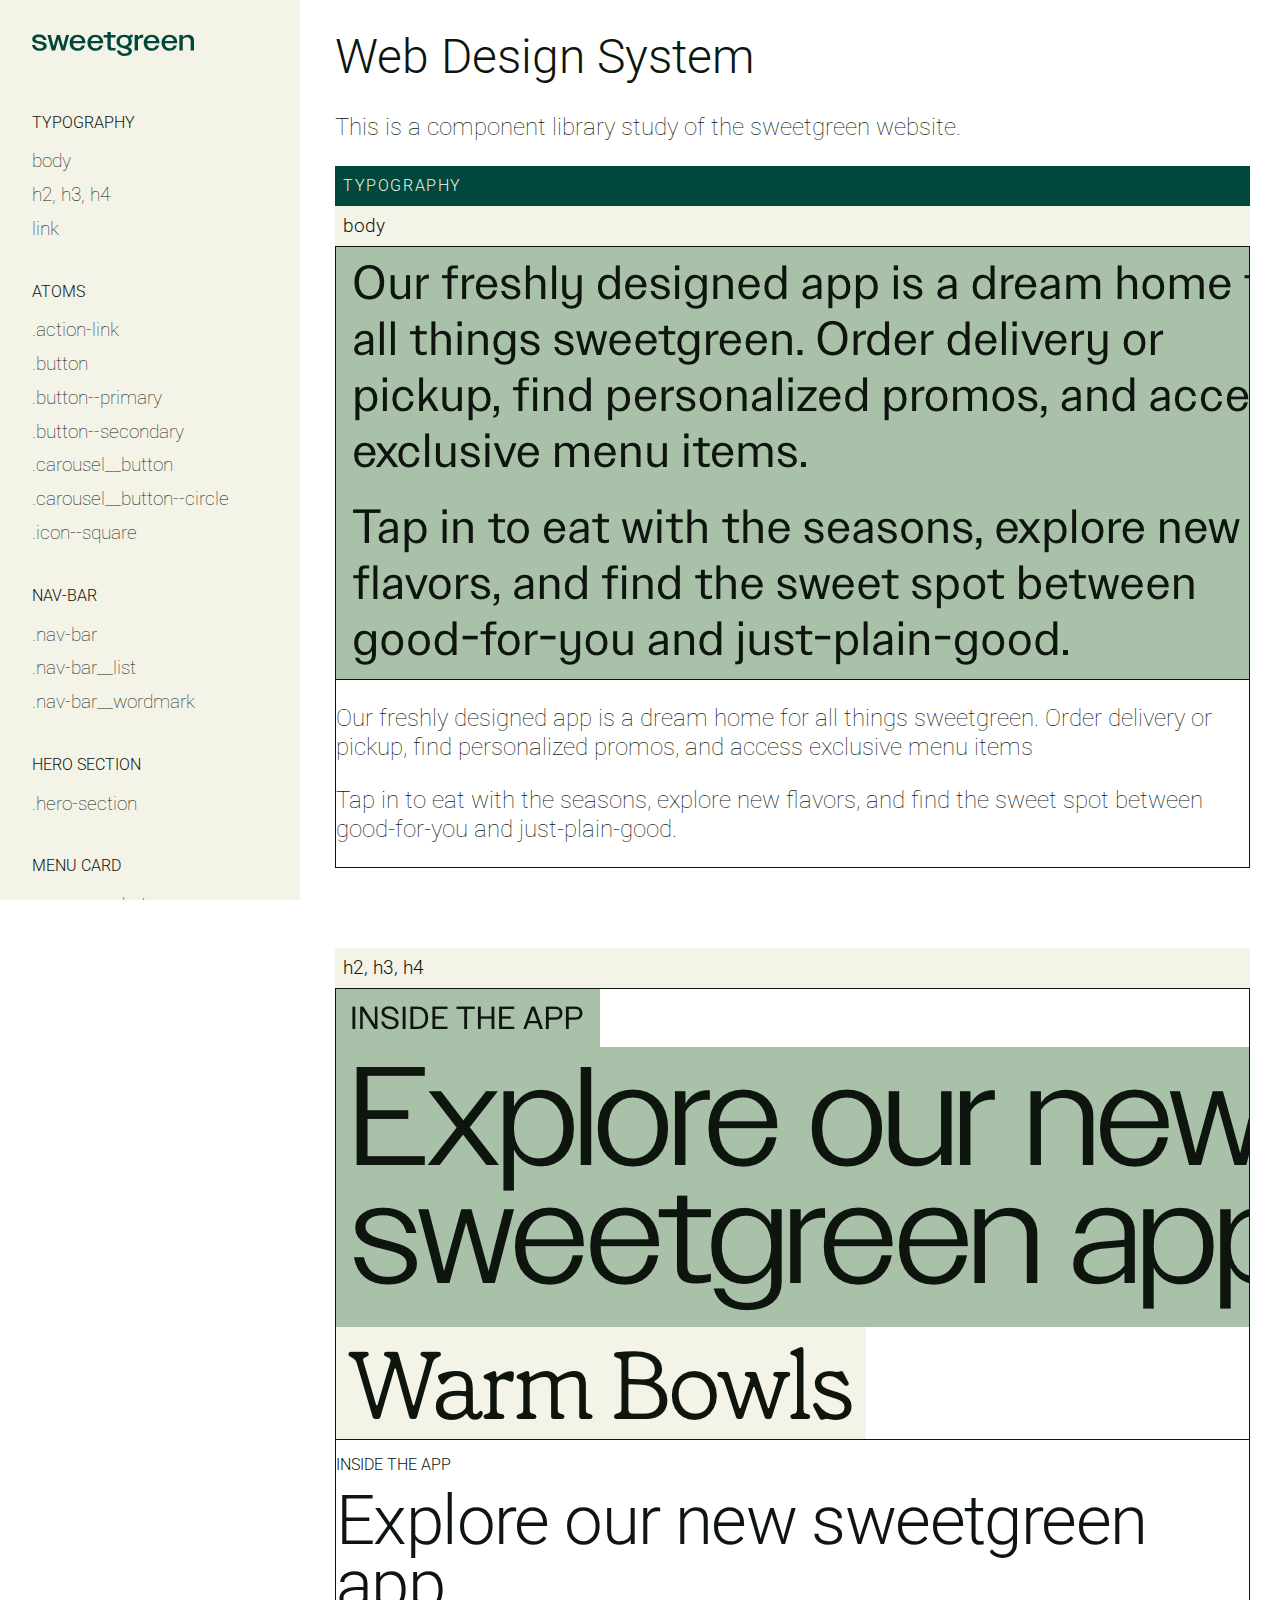
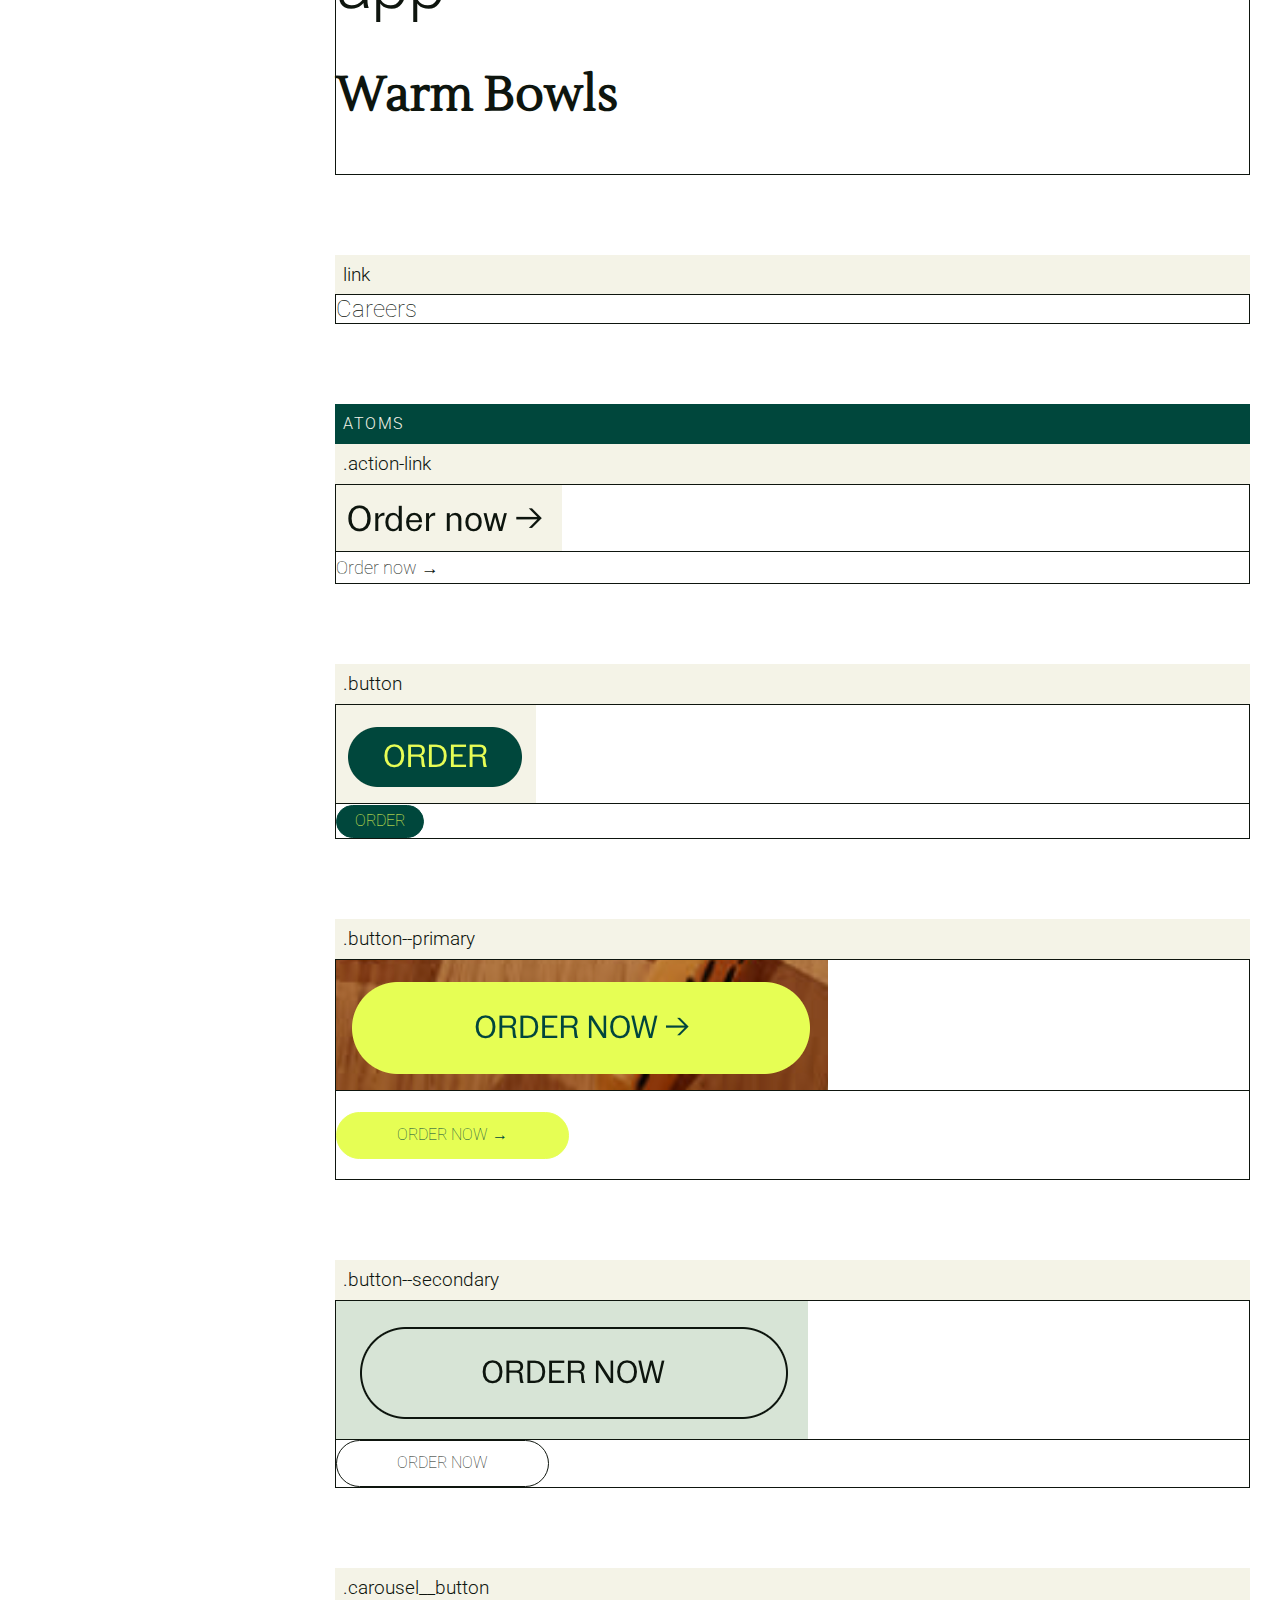
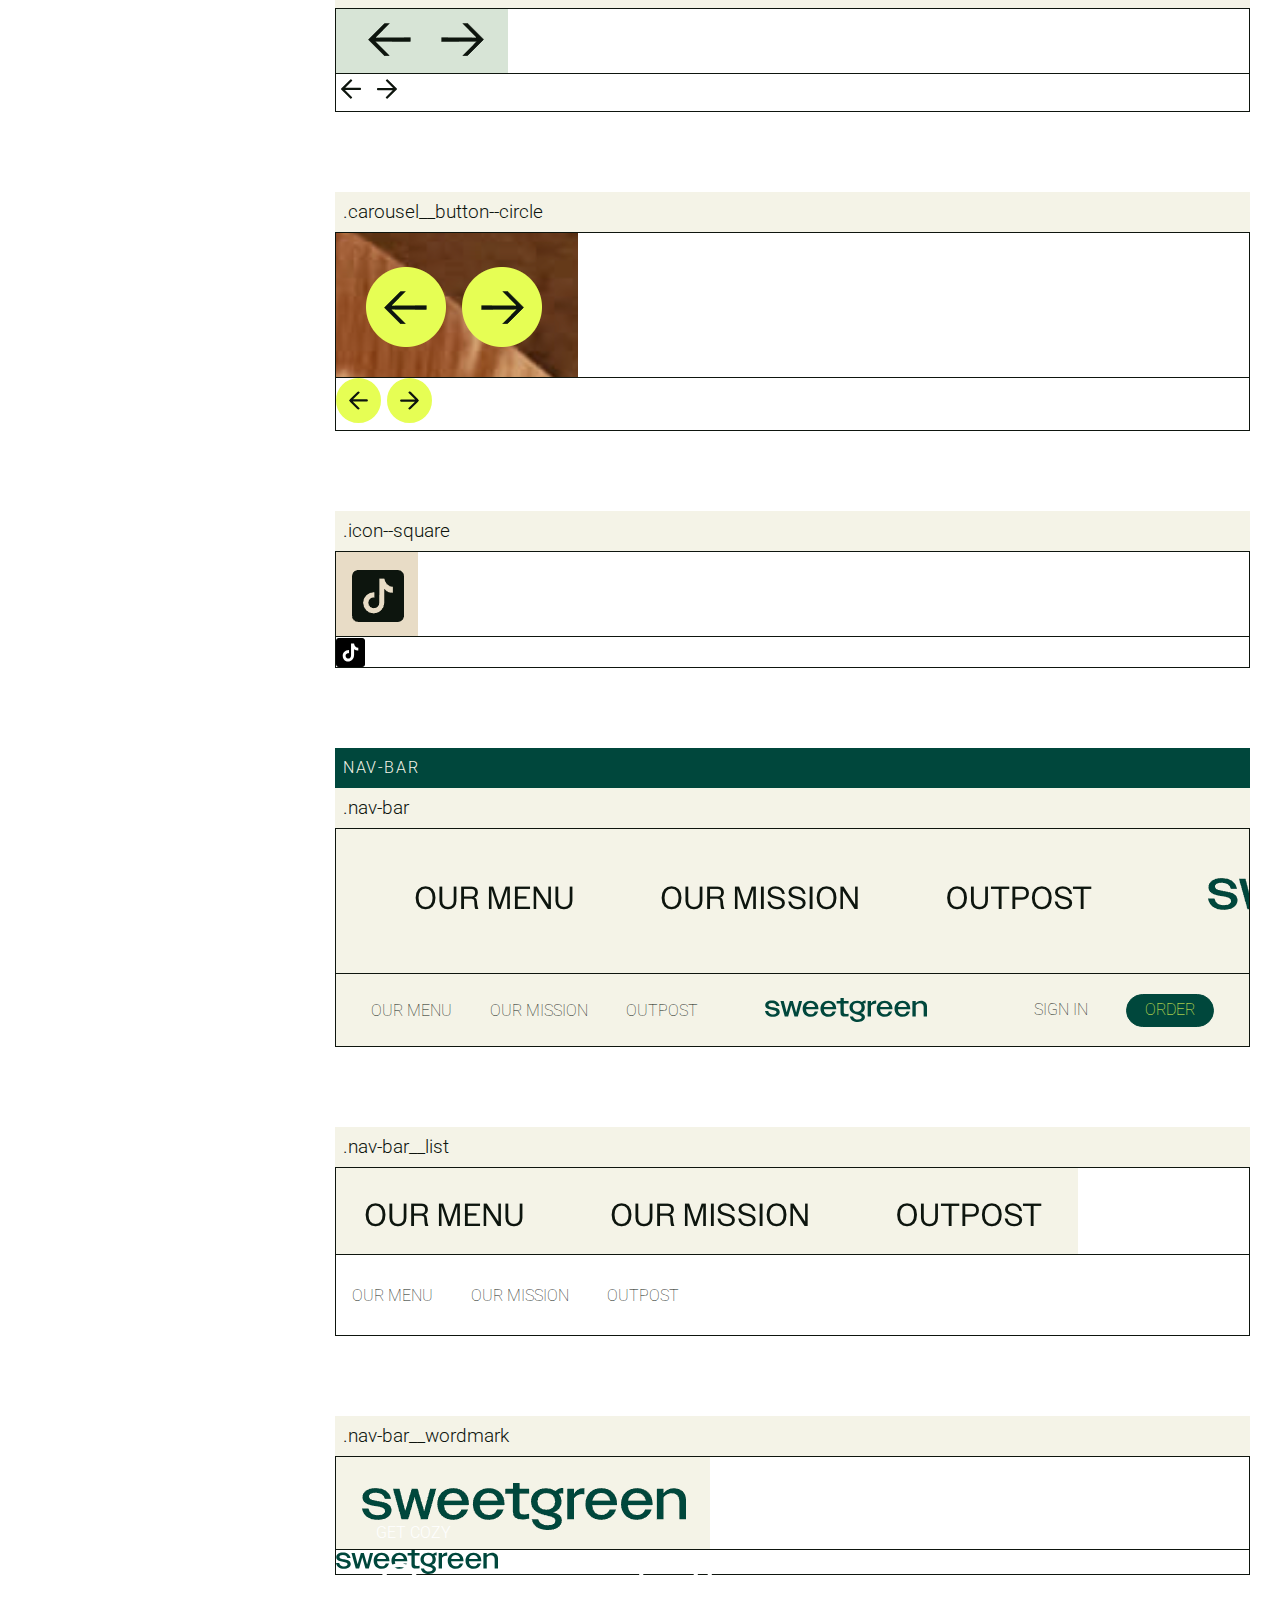
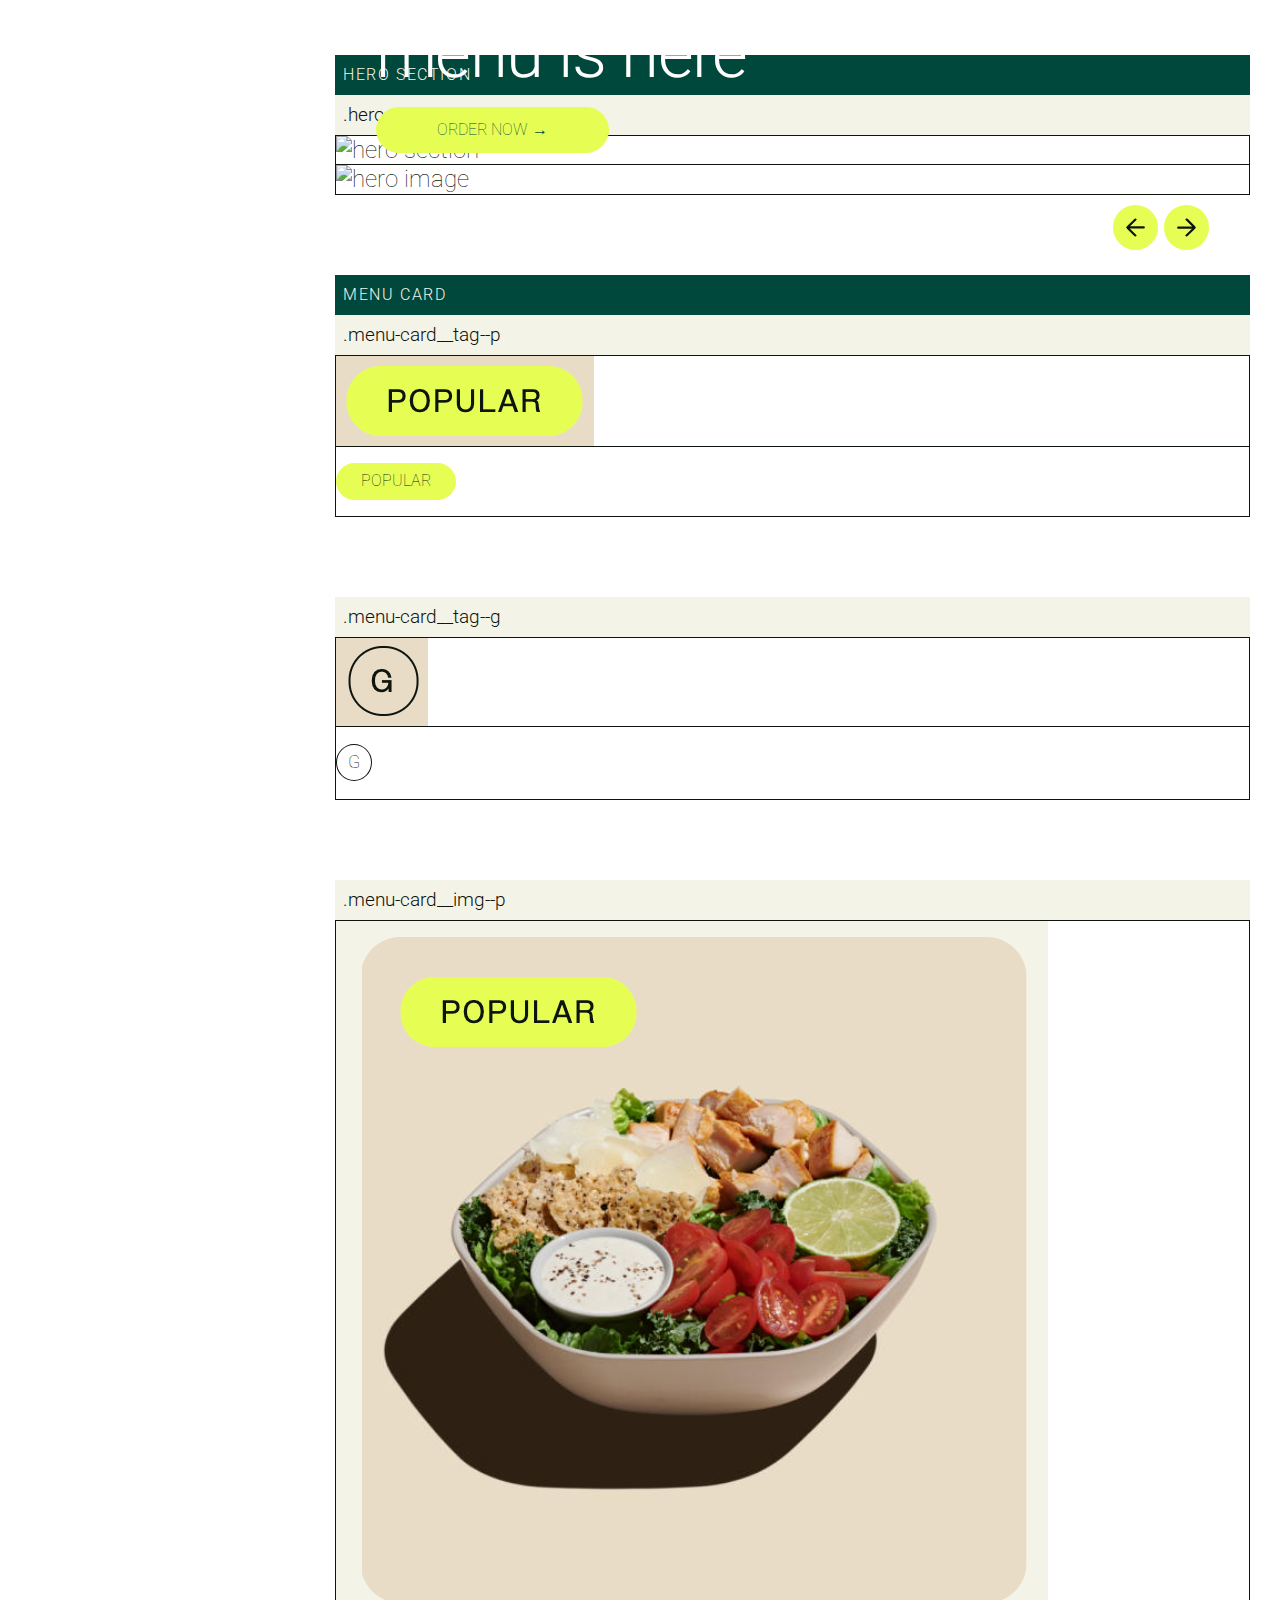
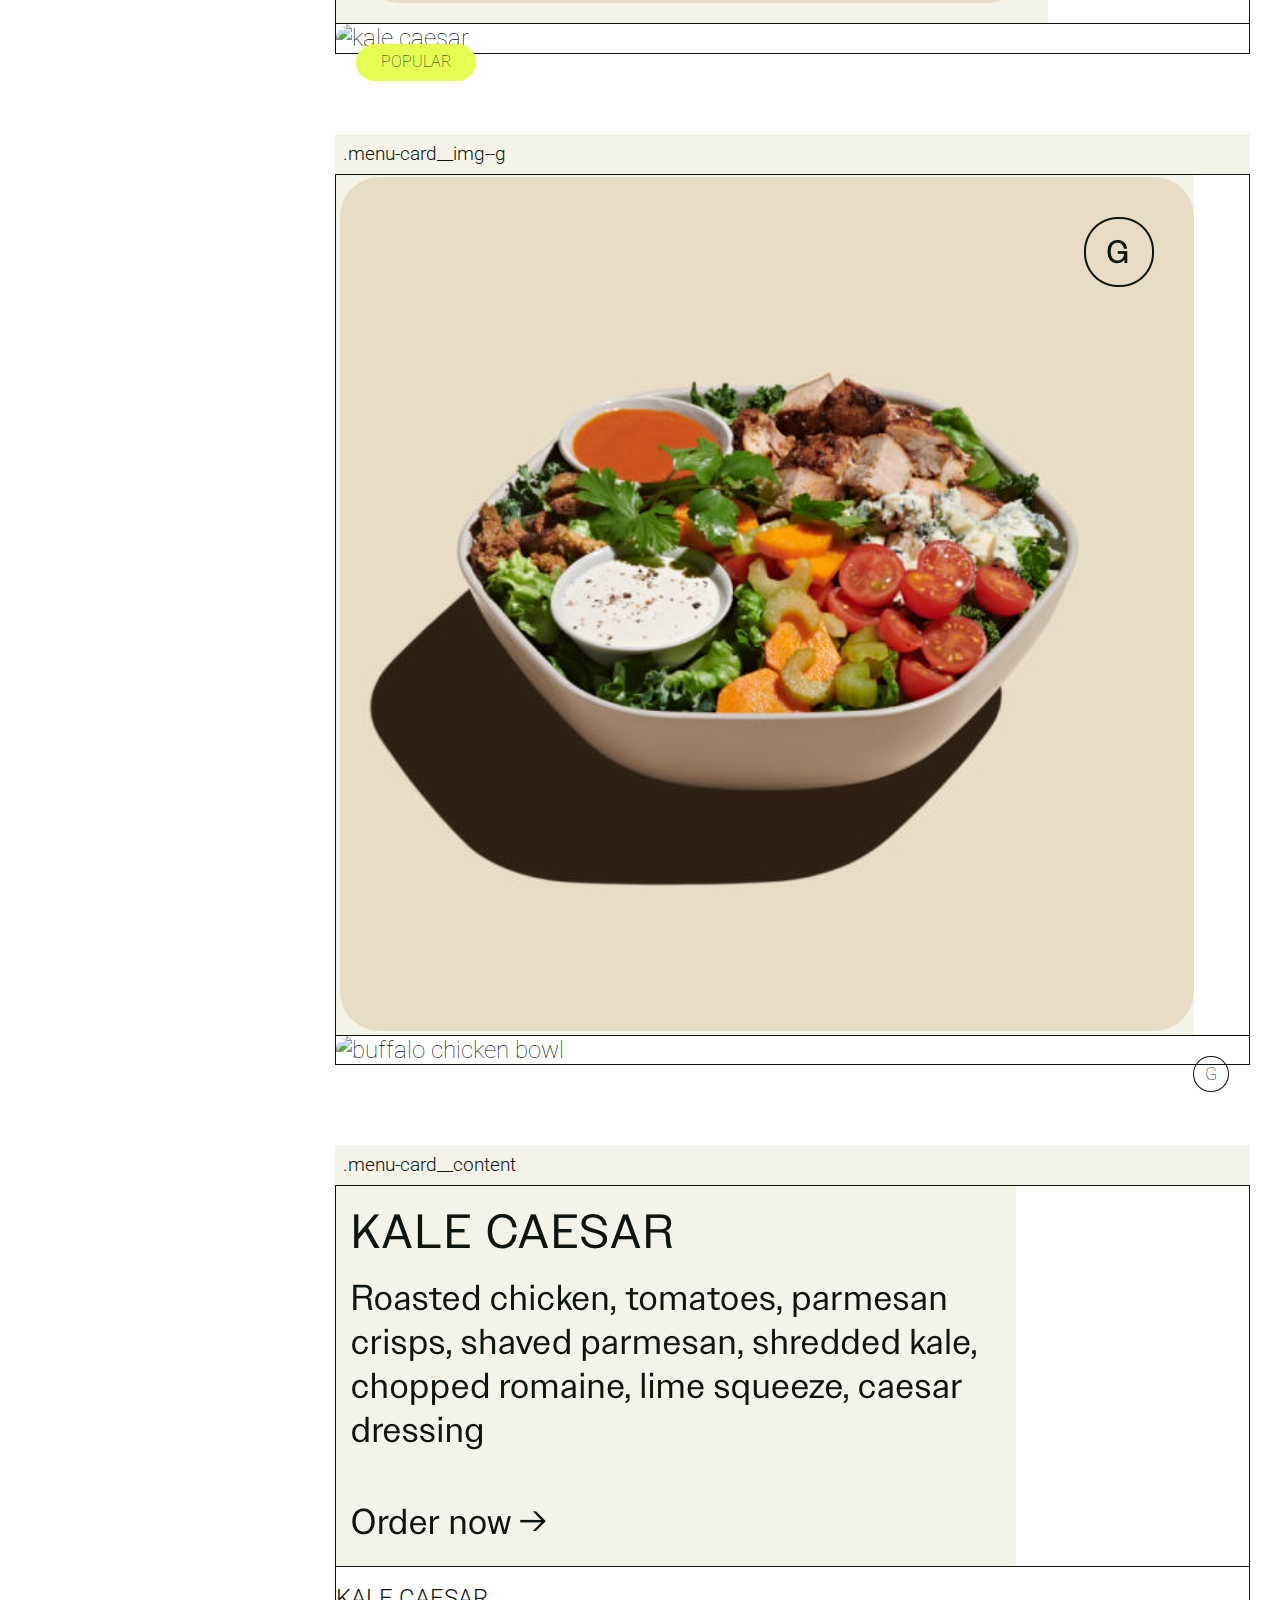
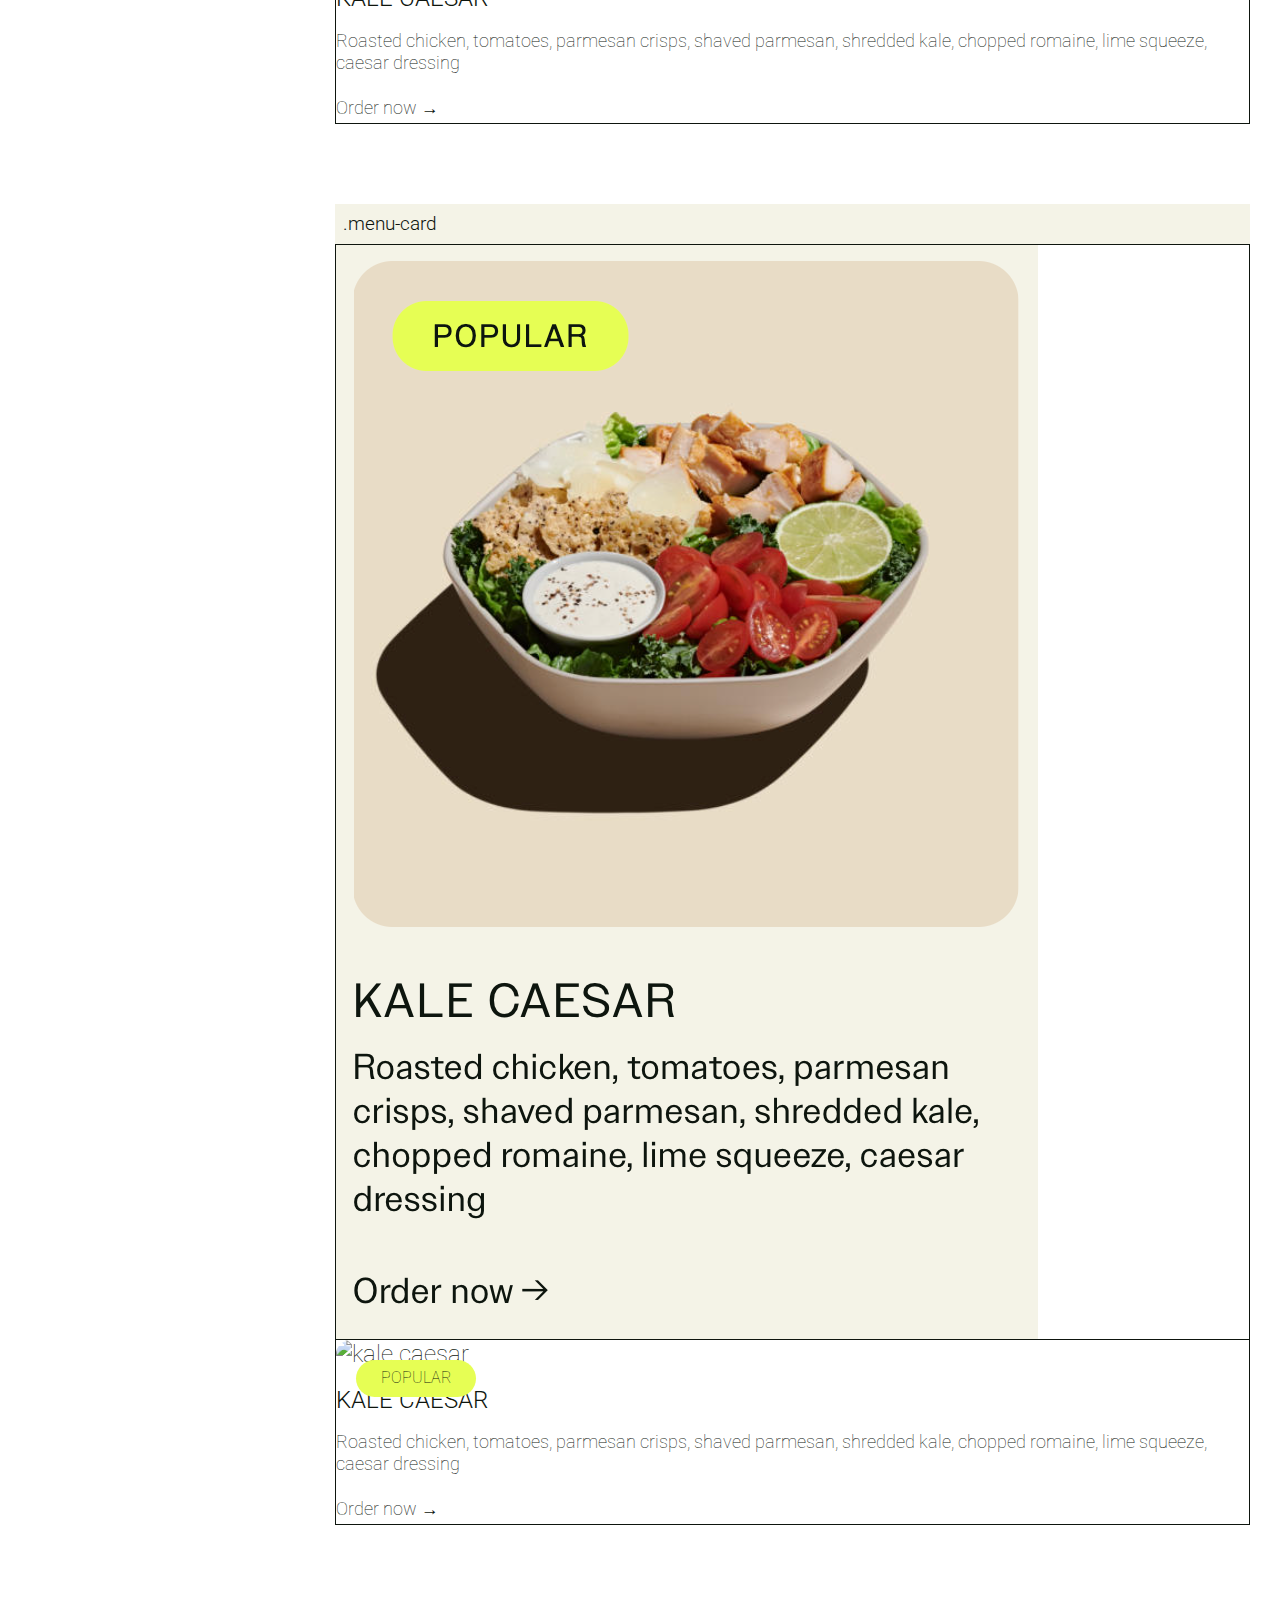
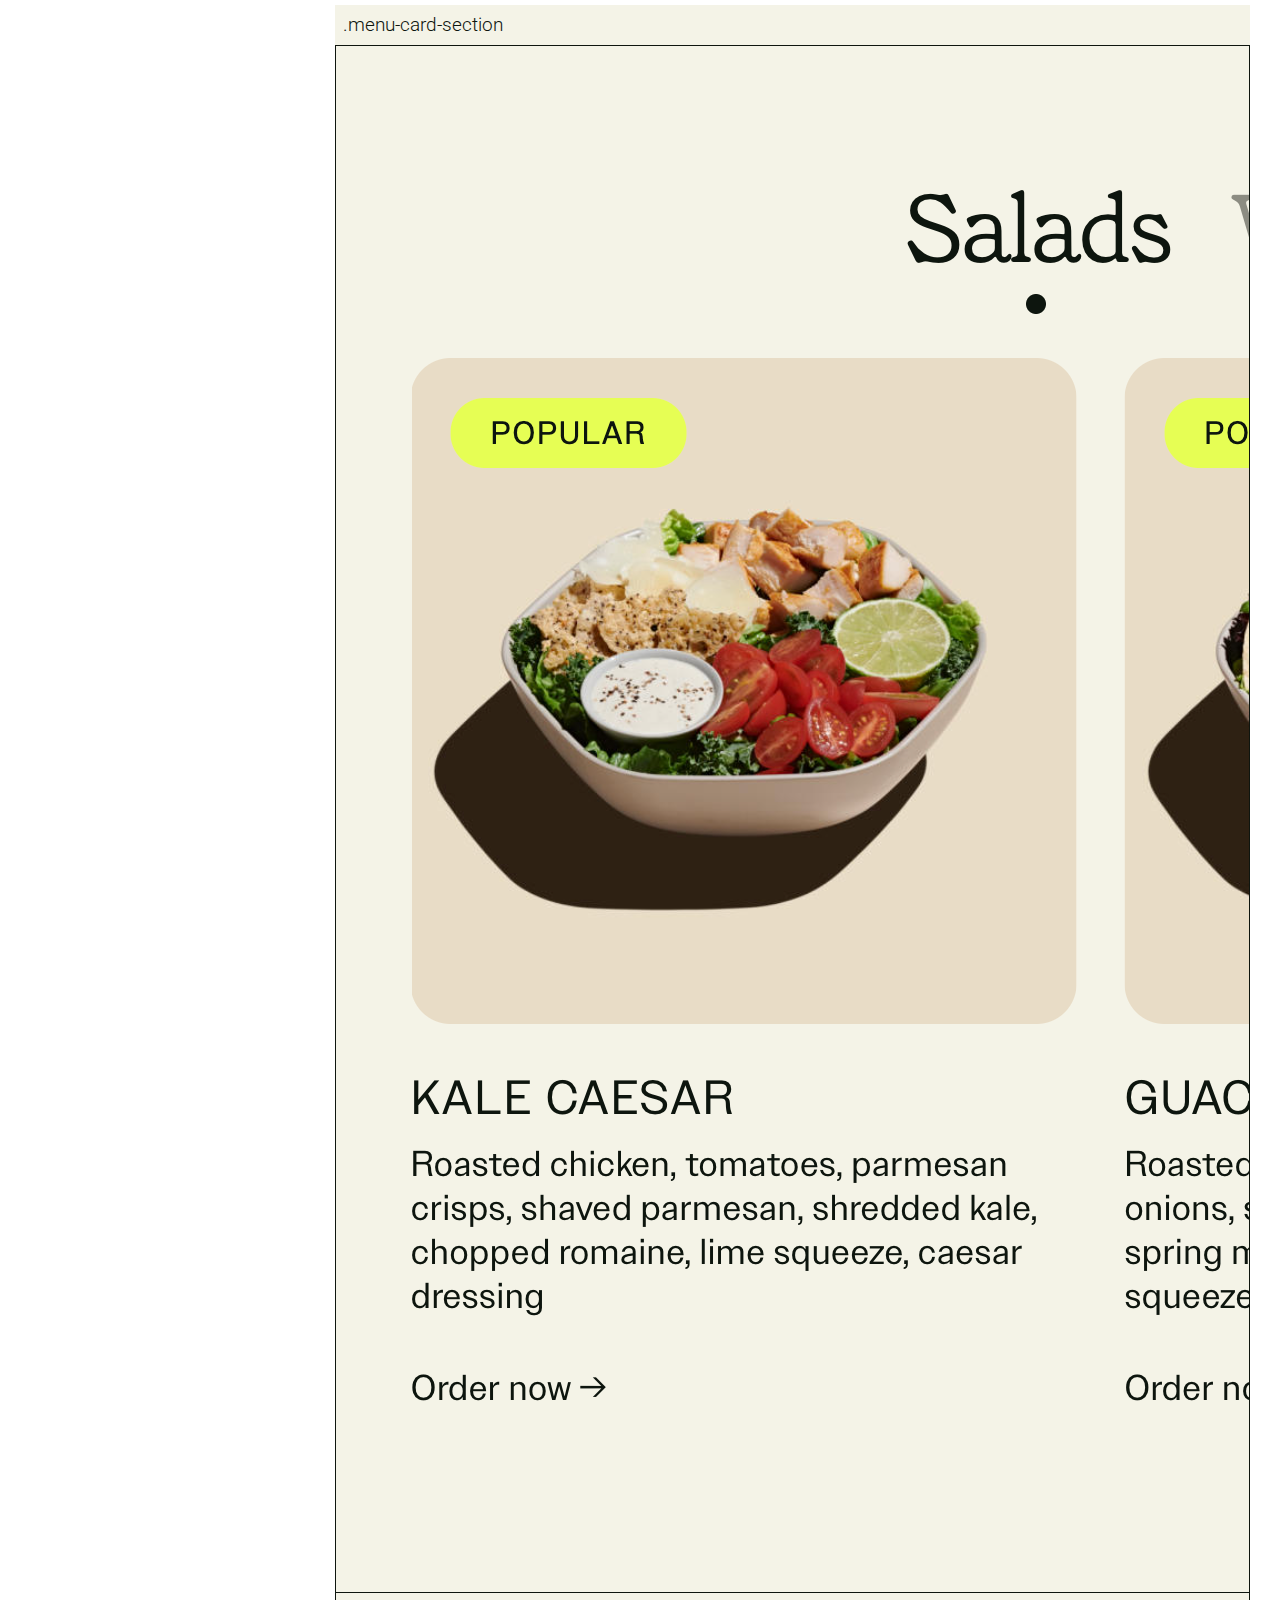
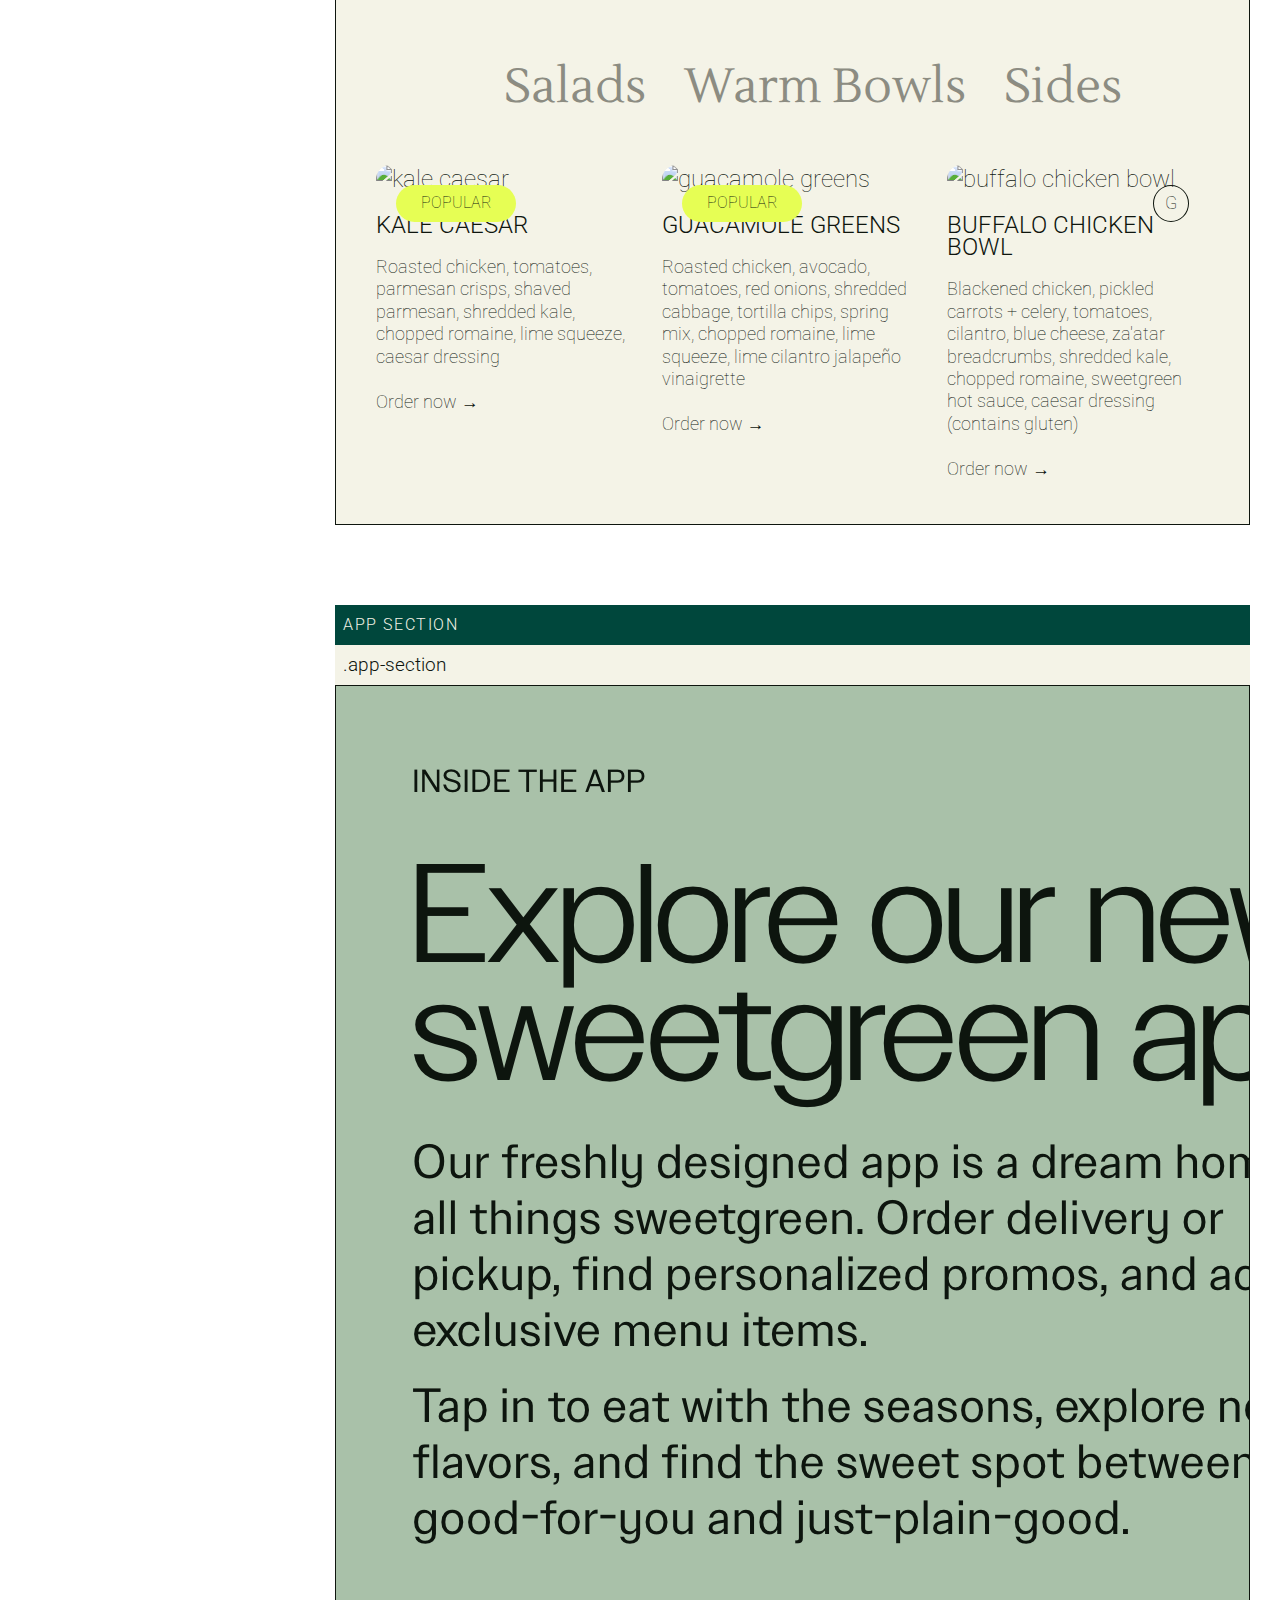
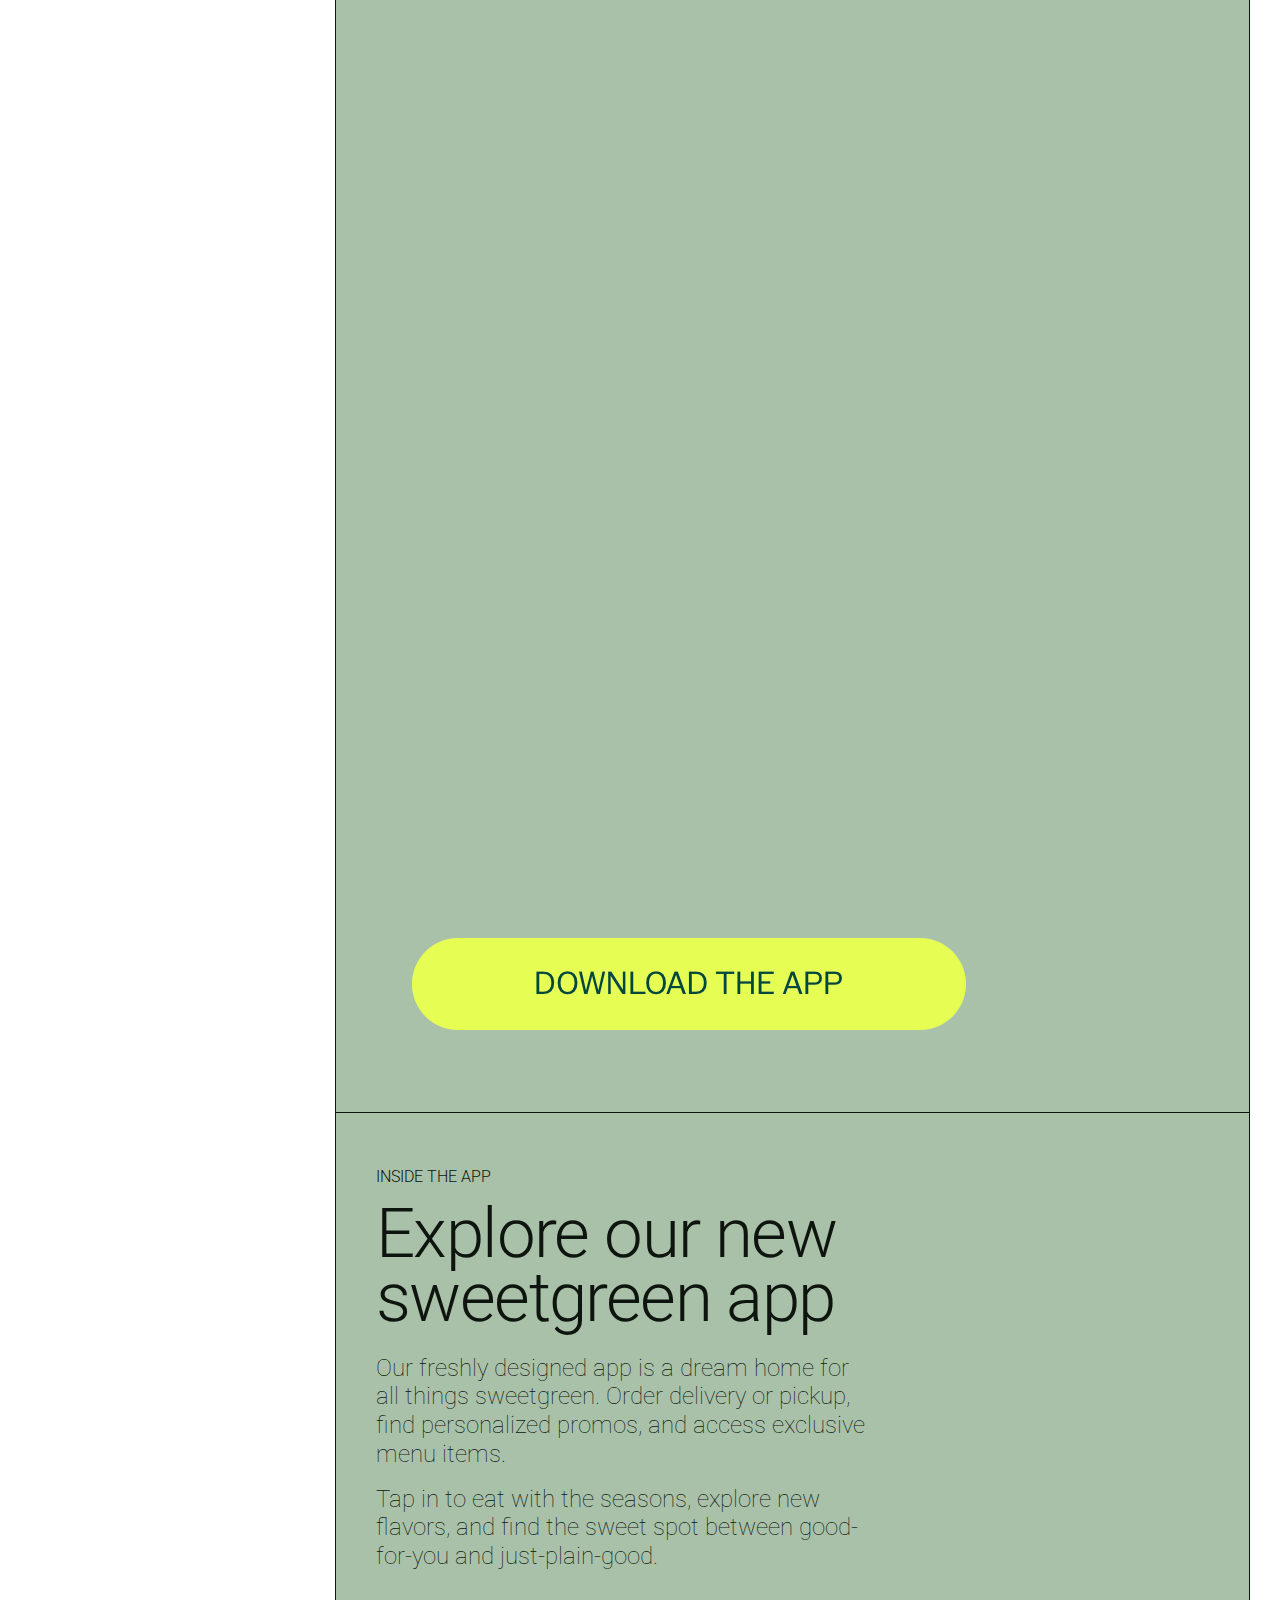
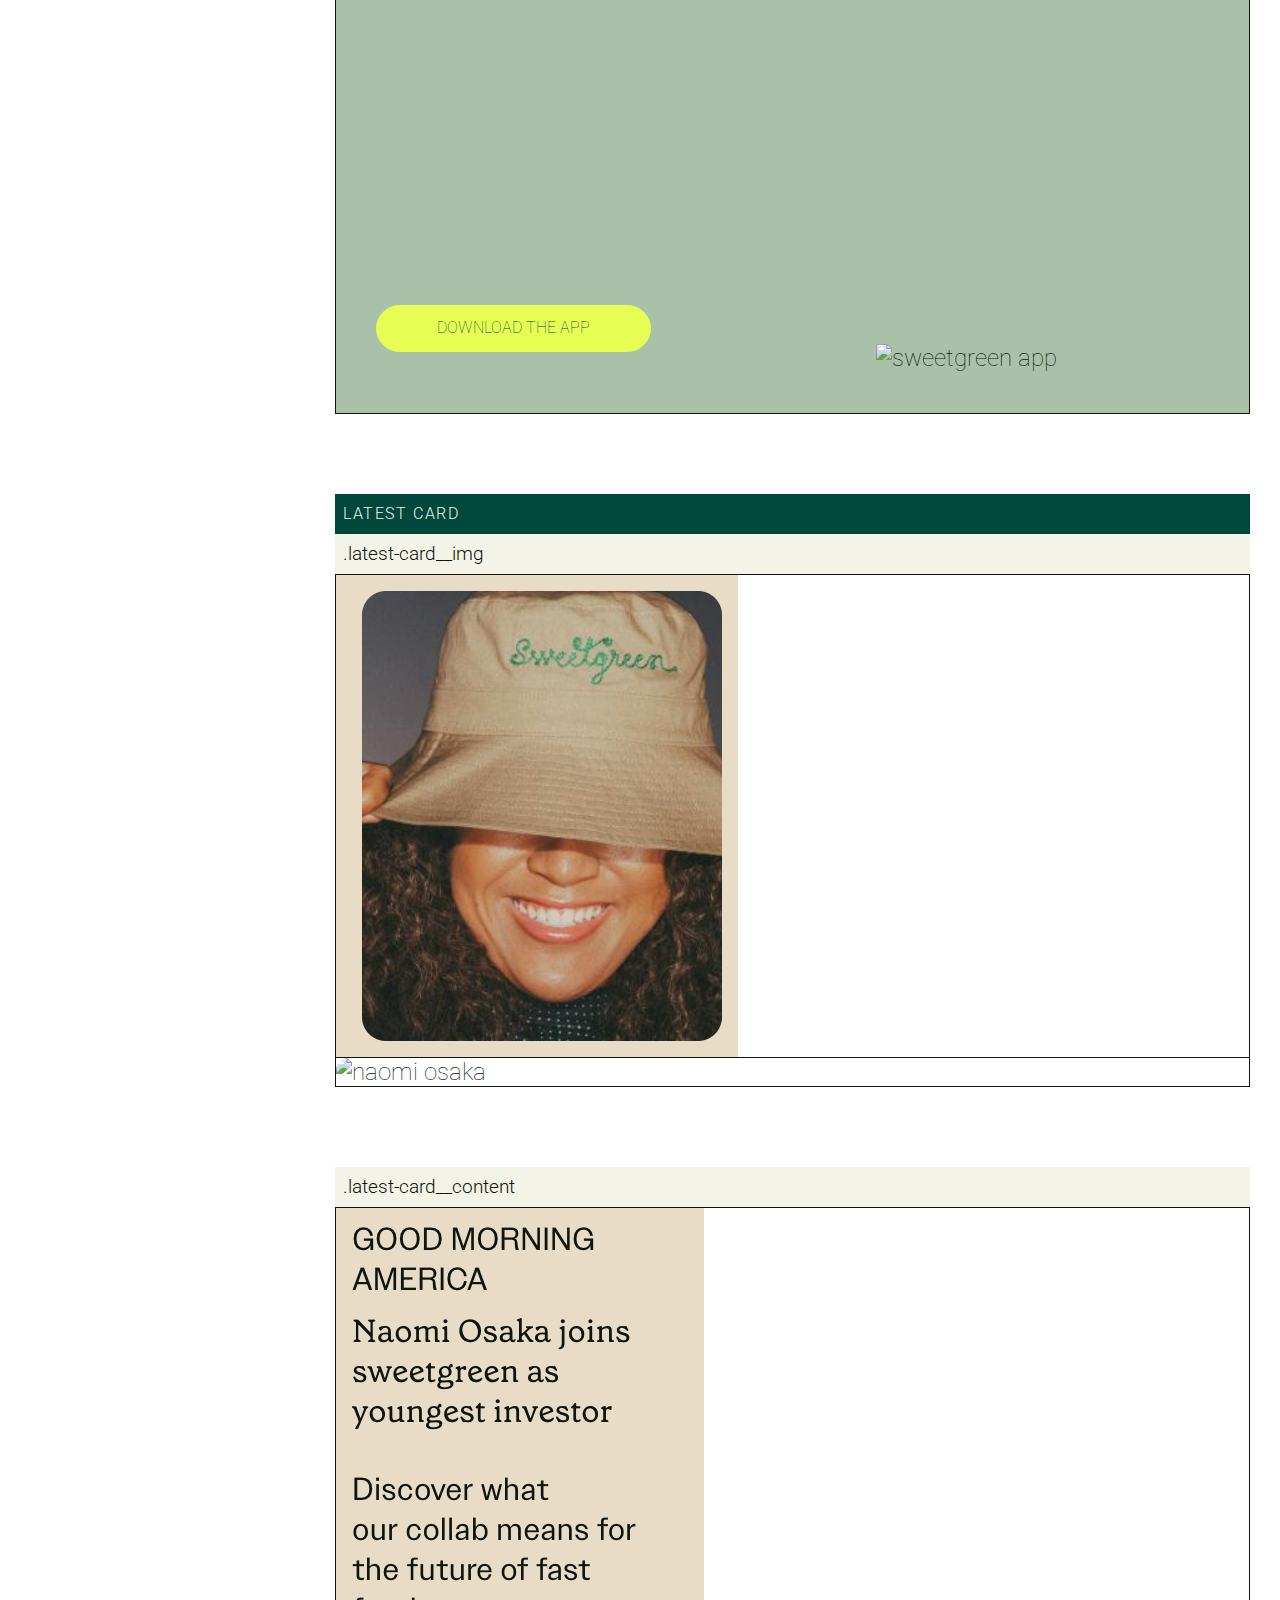
==== components/index.html @ aa5e4aa7 "Updated sweetgreen wordmark logo naming" ====
<!DOCTYPE html>
<html lang="en">
  <head>
    <meta charset="UTF-8">
    <meta http-equiv="X-UA-Compatible" content="IE=edge">
    <meta name="viewport" content="width=device-width, initial-scale=1.0">
    <title>Web Components | sweetgreen</title>
    <link href="https://fonts.googleapis.com/css2?family=Lustria&family=Roboto&display=swap" rel="stylesheet">
    <link rel="stylesheet" href="../css/main.css">
    <link rel="stylesheet" href="../css/normalize.css">
  </head>
  <body>
  <!-- side navigation --> 
    <header class="sidebar">
      <div class="sidebar__heading">
        <img src="img/sweetgreen_logo.svg" alt="sweetgreen logo">
      </div>
      <section class="side-bar__section">
        <a href="#typography"><h2>Typography</h2></a>
        <nav class="sidebar__nav">
          <ul>
            <li><a href="#body">body</a></li>
            <li><a href="#headings">h2, h3, h4</a></li>
            <li><a href="#links">link</a></li>
          </ul>
        </nav>
      </section>
      <section class="side-bar__section">
        <a href="#atoms"><h2>Atoms</h2></a>
        <nav class="sidebar__nav">
          <ul>
            <li><a href="#action-link">.action-link</a></li>
            <li><a href="#button">.button</a></li>
            <li><a href="#button-primary">.button--primary</a></li>
            <li><a href="#button-secondary">.button--secondary</a></li>
            <li><a href="#carousel-button">.carousel__button</a></li>
            <li><a href="#carousel-button-circle">.carousel__button--circle</a></li>
            <li><a href="#icon-square">.icon--square</a></li>
          </ul>
        </nav>
      </section>
      <section class="side-bar__section">
        <a href="#nav-bar"><h2>Nav-Bar</h2></a>
        <nav class="sidebar__nav">
          <ul>
            <li><a href="#nav-bar">.nav-bar</a></li>
            <li><a href="#nav-bar-list">.nav-bar__list</a></li>
            <li><a href="#nav-bar-wordmark">.nav-bar__wordmark</a></li>
          </ul>
        </nav>
      </section>
      <section class="side-bar__section">
        <a href="#hero-section"><h2>hero section</h2></a>
        <nav class="sidebar__nav">
          <ul>
            <li><a href="#hero-section">.hero-section</a></li>
          </ul>
        </nav>
      </section>
      <section class="side-bar__section">
        <a href="#menu-card"><h2>Menu Card</h2></a>
        <nav class="sidebar__nav">
          <ul>
            <li><a href="#menu-card-tag-left">.menu-card__tag--p</a></li>
            <li><a href="#menu-card-tag-right">.menu-card__tag--g</a></li>
            <li><a href="#menu-card-img-p">.menu-card__img--p</a></li>
            <li><a href="#menu-card-img-g">.menu-card__img--g</a></li>
            <li><a href="#menu-card-content">.menu-card__content</a></li>
            <li><a href="#menu-card-complete">.menu-card</a></li>
            <li><a href="#menu-card-section">.menu-card-section</a></li>
          </ul>
        </nav>
      </section>
      <section class="side-bar__section">
        <a href="#app-section"><h2>app section</h2></a>
        <nav class="sidebar__nav">
          <ul>
            <li><a href="#app-section">.app-section</a></li>
          </ul>
        </nav>
      </section>
      <section class="side-bar__section">
        <a href="#latest-card"><h2>Latest Card</h2></a>
        <nav class="sidebar__nav">
          <ul>
            <li><a href="#latest-card-img">.latest-card__img</a></li>
            <li><a href="#latest-card-content">.latest-card__content</a></li>
            <li><a href="#latest-card-complete">.latest-card</a></li>
            <li><a href="#latest-card-section">.latest-card-section</a></li>
          </ul>
        </nav>
      </section>
      <section class="side-bar__section">
        <a href="#exclusives"><h2>exclusives section</h2></a>
        <nav class="sidebar__nav">
          <ul>
            <li><a href="#exclusives">.exclusives-section</a></li>
          </ul>
        </nav>
      </section>
      <section class="side-bar__section">
        <a href="#lab"><h2>lab section</h2></a>
        <nav class="sidebar__nav">
          <ul>
            <li><a href="#lab">.lab-section</a></li>
          </ul>
        </nav>
      </section>
      <section class="side-bar__section">
        <a href="#newsletter"><h2>Newsletter and Download</h2></a>
        <nav class="sidebar__nav">
          <ul>
            <li><a href="#newsletter-form">.newsletter__form</a></li>
            <li><a href="#newsletter-container">.newsletter__container</a></li>
            <li><a href="#download-container">.download__container</a></li>
            <li><a href="#newsletter-download-section">.newsletter-download-section</a></li>
          </ul>
        </nav>
      </section>
      <section class="side-bar__section">
        <a href="#footer"><h2>Footer</h2></a>
        <nav class="sidebar__nav">
          <ul>
            <li><a href="#footer-marquee">.footer__marquee</a></li>
            <li><a href="#footer-nav-list">.footer__nav-list</a></li>
            <li><a href="#footer-nav">.footer__nav</a></li>
            <li><a href="#footer-container">.footer</a></li>
          </ul>
        </nav>
      </section>
      
    </header>
  <!-- main content --> 
    <main class="container component__main">
      <h1>Web Design System</h1>
      <p>
        This is a component library study of the <a href="https://sweetgreen.com" target="_blank">sweetgreen</a> website.
      </p>
  <!-- typography --> 
      <section id="typography" class="page-section">
        <h2 class="component__heading">Typography</h2>

        <article class="component">
          <h3 id="body" class="component__name">body</h3>
          <div class="component__img">
            <img srcset="img/app__desc.png 2x" src="img/app__desc.png" alt="body copy">
          </div>
          <div class="component__code">
            <p>
              Our freshly designed app is a dream home for all things sweetgreen. Order delivery or pickup, find personalized promos, and access exclusive menu items
            </p>
            <p>
              Tap in to eat with the seasons, explore new flavors, and find the sweet spot between good-for-you and just-plain-good.
            </p>
          </div>
        </article>

        <article class="component">
          <h3 id="headings" class="component__name">h2, h3, h4</h3>
          <div class="component__img">
            <img srcset="img/app__pre-heading.png 2x" src="img/app__pre-heading.png" alt="h2">
            <img srcset="img/app__heading.png 2x" src="img/app__heading.png" alt="h3">
            <img srcset="img/menu__heading--active.png 2x" src="img/menu__heading--active.png" alt="h4">
          </div>
          <div class="component__code">
            <h2>Inside The App</h2>
            <h3>Explore our new sweetgreen app</h3>
            <h4>Warm Bowls</h4>
          </div>
        </article>

        <article class="component">
          <h3 id="links" class="component__name">link</h3>
          <div class="component__code">
            <a href="#!">Careers</a>
          </div>
        </article>
      </section>
  <!-- atoms --> 
      <section id="atoms" class="page-section">
        <h2 class="component__heading">atoms</h2>

        <article class="component">
          <h3 id="action-link" class="component__name">.action-link</h3>
          <div class="component__img">
            <img srcset="img/menu-card__link.png 2x" src="img/menu-card__link.png" alt="menu card link">
          </div>
          <div class="component__code">
            <a class="action-link" href="#!"> Order now <span class="transform-arrow">&#8594;</span></a>
          </div>
        </article>
        
        <article class="component">
          <h3 id="button" class="component__name">.button</h3>
          <div class="component__img">
            <img srcset="img/nav-bar__button.png 2x" src="img/nav-bar__button.png" alt="nav button">  
          </div>
          <div class="component__code">
            <a href="#!" class="button button">Order</a>
          </div>
        </article> 

        <article class="component">
          <h3 id="button-primary" class="component__name">.button--primary</h3>
          <div class="component__img">
            <img srcset="img/hero__button.png 2x" src="img/hero__button.png" alt="hero button"> 
          </div>
          <div class="component__code">
            <a href="#!" class="button button--primary">Order Now <span class="transform-arrow">&#8594;</span></a>
          </div>
        </article>

        <article class="component">
          <h3 id="button-secondary" class="component__name">.button--secondary</h3>
          <div class="component__img">
            <img srcset="img/exclusives__button.png 2x" src="img/exclusives__button.png" alt="secondary button">
          </div>
          <div class="component__code">
            <a href="#!" class="button button--secondary">Order Now</a>
          </div>
        </article>   
        
        <article class="component">
          <h3 id="carousel-button" class="component__name">.carousel__button</h3>
          <div class="component__img">
            <img srcset="img/exclusives__button-carousel.png 2x" src="img/exclusives__button-carousel.png" alt="carousel buttons">
          </div>
          <div class="component__code">
            <a href="#!"><img srcset="img/left-arrow.svg" class="button carousel__button" src="img/left-arrow.svg" alt="left arrow"></a>
            <a href="#!"><img srcset="img/right-arrow.svg" class="button carousel__button" src="img/right-arrow.svg" alt="right arrow"></a>
          </div>
        </article>

        <article class="component">
          <h3 id="carousel-button-circle" class="component__name">.carousel__button--circle</h3>
          <div class="component__img">
            <img srcset="img/hero__button--carousel.png 2x" src="img/hero__button--carousel.png" alt="circle carousel buttons">
          </div>
          <div class="component__code">
            <a href="#!"><img srcset="img/left-arrow.svg" class="button carousel__button--circle" src="img/left-arrow.svg" alt="left arrow"></a>
            <a href="#!"><img srcset="img/right-arrow.svg" class="button carousel__button--circle" src="img/right-arrow.svg" alt="right arrow"></a>
          </div>
        </article>

        <article class="component">
          <h3 id="icon-square" class="component__name">.icon--square</h3>
          <div class="component__img">
            <img srcset="img/lab__link--tiktok.png 2x" src="img/lab__link--tiktok.png" alt="tiktok icon">
          </div>
          <div class="component__code">
            <a href="#!"><img srcset="img/tiktok-square.svg" class="icon--square" src="img/tiktok-square.svg" alt="tiktok icon"></a>
          </div>
        </article>
      </section>
  <!-- nav-bar --> 
      <section id="nav-bar" class="page-section">
        <h2 class="component__heading">nav-bar</h2>

        <article class="component">
          <h3 class="component__name">.nav-bar</h3>
          <div class="component__img">
            <img srcset="img/nav-bar.png 2x" src="img/nav-bar.png" alt="nav bar">  
          </div>
          <div class="component__code">
            <div class="nav-bar__container">
              <nav>
                <ul class="nav-bar__list--left">
                  <li class="nav-bar__item"><a href="#!">Our Menu</a></li>
                  <li class="nav-bar__item"><a href="#!">Our Mission</a></li>
                  <li class="nav-bar__item"><a href="#!">Outpost</a></li>
                </ul>
              </nav>
              <a href="#!"><img class="wordmark" src="img/sweetgreen_logo.svg" alt="sweetgreen wordmark"></a>
              <nav>
                <ul class="nav-bar__list--right">
                  <li class="nav-bar__item"><a href="#!">Sign In</a></li>
                  <li class="nav-bar__item"><a href="#!" class="button button">Order</a></li>
                </ul>
              </nav>
            </div>
          </div>
        </article>

        <article class="component">
          <h3 id="nav-bar-list" class="component__name">.nav-bar__list</h3>
          <div class="component__img">
            <img srcset="img/nav-bar__list--left.png 2x" src="img/nav-bar__list--left.png" alt="nav list">  
          </div>
          <div class="component__code">
            <nav>
              <ul class="nav-bar__list">
                <li class="nav-bar__item"><a href="#!">Our Menu</a></li>
                <li class="nav-bar__item"><a href="#!">Our Mission</a></li>
                <li class="nav-bar__item"><a href="#!">Outpost</a></li>
              </ul>
            </nav>
          </div>
        </article>

        <article class="component">
          <h3 id="nav-bar-wordmark" class="component__name">.nav-bar__wordmark</h3>
          <div class="component__img">
            <img srcset="img/nav-bar__wordmark.png 2x" src="img/nav-bar__wordmark.png" alt="nav logo">  
          </div>
          <div class="component__code">
            <a href="#!"><img class="wordmark" src="img/sweetgreen_logo.svg" alt="sweetgreen wordmark"></a>
          </div>
        </article>
      </section>
  <!-- hero section -->  
      <section id="hero" class="page-section">
        <h2 class="component__heading">hero section</h2>

        <article class="component">
          <h3 id="hero-section" class="component__name">.hero-section</h3>
          <div class="component__img">
            <img srcset="img/hero.png 2x" src="img/hero.png" alt="hero section">  
          </div>
          <div class="component__code">
            <div class="hero__container">
              <div class="hero__img">
                <img src="https://images.ctfassets.net/eum7w7yri3zr/1NJ7fLOE7LOWaTaC3R9ZwO/3f33bfc0a796aff567cd2ab64a207a51/S5-2021-banner-homepage-desktop.jpg?w=1600&q=75&fm=jpg&fl=progressive" alt="hero image">
              </div>
              <div class="hero__content">
                <h2>GET COZY</h2>
                <h3>Our new fall menu is here</h3>
                <a href="#!" class="button button--primary">Order Now <span class="transform-arrow">&#8594;</span></a>
              </div>
              <div class="hero__carousel--buttons">
                <a href="#!"><img srcset="img/left-arrow.svg" class="button carousel__button--circle" src="img/left-arrow.svg" alt="left arrow"></a>
                <a href="#!"><img srcset="img/right-arrow.svg" class="button carousel__button--circle" src="img/right-arrow.svg" alt="right arrow"></a>
              </div>
            </div>
          </div>
        </article>
      </section> 
  <!-- menu -->
      <section id="menu-card" class="page-section">

        <h2 class="component__heading">menu card</h2>

        <article class="component">
          <h3 id="menu-card-tag-left" class="component__name">.menu-card__tag--p</h3>
          <div class="component__img">
            <img srcset="img/menu-card__tag--left.png 2x" src="img/menu-card__tag--left.png" alt="menu card tag left">  
          </div>
          <div class="component__code">
            <div>
             <p class="menu-card__tag--left">Popular</p>
            </div>
          </div>
        </article>

        <article class="component">
          <h3 id="menu-card-tag-right" class="component__name">.menu-card__tag--g</h3>
          <div class="component__img">
            <img srcset="img/menu-card__tag--right.png 2x" src="img/menu-card__tag--right.png" alt="menu card tag right">  
          </div>
          <div class="component__code">
            <div>
             <p class="menu-card__tag--right">G</p>
            </div>
          </div>
        </article>

        <article class="component">
          <h3 id="menu-card-img-p" class="component__name">.menu-card__img--p</h3>
          <div class="component__img">
            <img srcset="img/menu-card__img--p.png 2x" src="img/menu-card__img--p.png" alt="menu card image">  
          </div>
          <div class="component__code">
            <div class="menu-card__container-p">
              <img class="menu-card__img" src="https://images.ctfassets.net/eum7w7yri3zr/5418ra5b4TcMHRxOIobxUx/f2856061ea0d30caf9df0eb42136428c/Product_Carousel-Kale_Caesar.jpg?w=600&q=75" alt="kale caesar">
            </div>
          </div>
        </article>

        <article class="component">
          <h3 id="menu-card-img-g" class="component__name">.menu-card__img--g</h3>
          <div class="component__img">
            <img srcset="img/menu-card__img--g.png 2.5x" src="img/menu-card__img--g.png" alt="menu card image">  
          </div>
          <div class="component__code">
            <div class="menu-card__container-g">
              <img class="menu-card__img" src="https://images.ctfassets.net/eum7w7yri3zr/d5b3PRm5FskiI0zYIM8Nj/6ac1736ca482f50a46cd073b65c4c759/Product_Carousel-Buffalo_Chicken_Bowls.jpg?w=600&q=75" alt="buffalo chicken bowl">
            </div>
          </div>
        </article>

        <article class="component">
          <h3 id="menu-card-content" class="component__name">.menu-card__content</h3>
          <div class="component__img">
            <img srcset="img/menu-card__content.png 2x" src="img/menu-card__content.png" alt="menu card content">  
          </div>
          <div class="component__code">
            <div>
              <h2 class="menu-card__heading">Kale Caesar</h2>
              <p class="menu-card__desc">Roasted chicken, tomatoes, parmesan crisps, shaved parmesan, shredded kale, chopped romaine, lime squeeze, caesar dressing</p>
              <a class="menu-card__link" href="#!">Order now <span class="transform-arrow">&#8594;</span></a>
            </div>
          </div>
        </article>

        <article class="component">
          <h3 id="menu-card-complete" class="component__name">.menu-card</h3>
          <div class="component__img">
            <img srcset="img/menu-card.png 2x" src="img/menu-card.png" alt="menu card">  
          </div>
          <div class="component__code">
            <div class="menu-card__container-p">
              <img class="menu-card__img" src="https://images.ctfassets.net/eum7w7yri3zr/5418ra5b4TcMHRxOIobxUx/f2856061ea0d30caf9df0eb42136428c/Product_Carousel-Kale_Caesar.jpg?w=600&q=75" alt="kale caesar">
              <h2 class="menu-card__heading">Kale Caesar</h2>
              <p class="menu-card__desc">Roasted chicken, tomatoes, parmesan crisps, shaved parmesan, shredded kale, chopped romaine, lime squeeze, caesar dressing</p>
              <a class="menu-card__link" href="#!">Order now <span class="transform-arrow">&#8594;</span></a>
            </div>
          </div>
        </article>

        <article class="component">
          <h3 id="menu-card-section" class="component__name">.menu-card-section</h3>
          <div class="component__img">
            <img srcset="img/menu.png 2x" src="img/menu.png" alt="hero section">  
          </div>
          <div class="component__code">
            <div class="menu__heading">
              <nav>
                <ul>
                  <li><a href="#!">Salads</a></li>
                  <li><a href="#!">Warm Bowls</a></li>
                  <li><a href="#!">Sides</a></li>
                </ul>
              </nav>
            </div>
            <div class="menu__content">
              <div class="menu-card__container-p">
                <img class="menu-card__img" src="https://images.ctfassets.net/eum7w7yri3zr/5418ra5b4TcMHRxOIobxUx/f2856061ea0d30caf9df0eb42136428c/Product_Carousel-Kale_Caesar.jpg?w=600&q=75" alt="kale caesar">
                <h2 class="menu-card__heading">Kale Caesar</h2>
                <p class="menu-card__desc">Roasted chicken, tomatoes, parmesan crisps, shaved parmesan, shredded kale, chopped romaine, lime squeeze, caesar dressing</p>
                <a class="menu-card__link" href="#!">Order now <span class="transform-arrow">&#8594;</span></a>
              </div>
              <div class="menu-card__container-p">
                <img class="menu-card__img" src="https://images.ctfassets.net/eum7w7yri3zr/3Z3fW9JhznhFDphzlHNmRx/85e7f5e3a7e92d63e5fec70e0336b899/Product_Carousel-Guacamole_Greens.jpg?w=600&q=75" alt="guacamole greens">
                <h2 class="menu-card__heading">Guacamole Greens</h2>
                <p class="menu-card__desc">Roasted chicken, avocado, tomatoes, red onions, shredded cabbage, tortilla chips, spring mix, chopped romaine, lime squeeze, lime cilantro jalapeño vinaigrette</p>
                <a class="menu-card__link" href="#!">Order now <span class="transform-arrow">&#8594;</span></a>
              </div>
              <div class="menu-card__container-g">
                <img class="menu-card__img" src="https://images.ctfassets.net/eum7w7yri3zr/d5b3PRm5FskiI0zYIM8Nj/6ac1736ca482f50a46cd073b65c4c759/Product_Carousel-Buffalo_Chicken_Bowls.jpg?w=600&q=75" alt="buffalo chicken bowl">
                <h2 class="menu-card__heading">Buffalo Chicken Bowl</h2>
                <p class="menu-card__desc">Blackened chicken, pickled carrots + celery, tomatoes, cilantro, blue cheese, za'atar breadcrumbs, shredded kale, chopped romaine, sweetgreen hot sauce, caesar dressing (contains gluten)</p>
                <a class="menu-card__link" href="#!">Order now <span class="transform-arrow">&#8594;</span></a>
              </div>
            </div>
          </div>
        </article>

      </section>
  <!-- app -->
      <section id="app-section" class="page-section">
        <h2 class="component__heading">app section</h2>

        <article class="component">
          <h3 class="component__name">.app-section</h3>
          <div class="component__img">
            <img srcset="img/app.png 2x" src="img/app.png" alt="latest card image">  
          </div>
          <div class="component__code">
            <div class="app-section__container">
              <div class="app-section__content">
                <h2>Inside the App</h2>
                <h3>Explore our new sweetgreen app</h3>
                <p class="first-p">
                  Our freshly designed app is a dream home for all things sweetgreen. Order delivery or pickup, find personalized promos, and access exclusive menu items.</p>
                <p class="second-p">
                  Tap in to eat with the seasons, explore new flavors, and find the sweet spot between good-for-you and just-plain-good.</p>
                <a id="app-section__button" href="#!" class="button button--primary">Download the App</a>
              </div>
              
              <div class="app-section__img">
                <img src="https://images.ctfassets.net/eum7w7yri3zr/1gVMoBGHoPIo2WNOFhYMYg/9304e13ca32b051638f26ccb65358782/Download_App-1x.png?w=1200&q=75" alt="sweetgreen app">
              </div>
            </div>
          </div>
        </article>
      </section>
  <!-- latest-card -->
      <section id="latest-card" class="page-section">
        <h2 class="component__heading">latest card</h2>

        <article class="component">
          <h3 id="latest-card-img" class="component__name">.latest-card__img</h3>
          <div class="component__img">
            <img srcset="img/latest-card__img.png 2x" src="img/latest-card__img.png" alt="latest card image">  
          </div>
          <div class="component__code">
            <div class="latest-card__img-container">
              <img class="latest-card__img" src="https://images.ctfassets.net/eum7w7yri3zr/5OpJOQ3GY07jP9xxGih9Uy/87a2b0e565342cf90857236957938f3c/in-the-news-01-V3.png?fm=jpg&fl=progressive&fit=crop&f=faces&w=360&h=360&q=75" alt="naomi osaka">
            </div>
          </div>
        </article>

        <article class="component">
          <h3 id="latest-card-content" class="component__name">.latest-card__content</h3>
          <div class="component__img">
            <img srcset="img/latest-card__content.png 2x" src="img/latest-card__content.png" alt="latest card content">  
          </div>
          <div class="component__code">
            <div class="latest-card__content">
              <h2 class="latest-card__heading">Good Morning America</h2>
              <h4 class="latest-card__subheading">Naomi Osaka joins sweetgreen as youngest investor</h4>
              <p class="latest-card__desc">Discover what our collab means for the future of fast food...</p>
              <a class="latest-card__link" href="#!">Read more <span>&#8594;</span></a>
            </div>
          </div>
        </article>

        <article class="component">
          <h3 id="latest-card-complete" class="component__name">.latest-card</h3>
          <div class="component__img">
            <img srcset="img/latest-card.png 2x" src="img/latest-card.png" alt="latest card">  
          </div>
          <div class="component__code">
            <article class="latest-card__container">
              <div class="latest-card__content">
                <h2 class="latest-card__heading">Good Morning America</h2>
                <h4 class="latest-card__subheading">Naomi Osaka joins sweetgreen as youngest investor</h4>
                <p class="latest-card__desc">Discover what our collab means for the future of fast food...</p>
                <a class="latest-card__link" href="#!">Read more <span>&#8594;</span></a>
              </div>
              <img class="latest-card__img" src="https://images.ctfassets.net/eum7w7yri3zr/5OpJOQ3GY07jP9xxGih9Uy/87a2b0e565342cf90857236957938f3c/in-the-news-01-V3.png?fm=jpg&fl=progressive&fit=crop&f=faces&w=360&h=360&q=75" alt="naomi osaka">
            </article>
          </div>
        </article>

        <article class="component">
          <h3 id="latest-card-section" class="component__name">.latest-card-section</h3>
          <div class="component__img">
            <img srcset="img/latest.png 2x" src="img/latest.png" alt="latest card">  
          </div>
          <div class="component__code">
            <div class="latest-section__container">
              <div class="latest-section-header">
                <h2 class="latest-header">The Latest</h2>
                <a id="latest-header-link" class="action-link" href="#!">Read More<span class="transform-arrow">&#8594;</span></a>
              </div>
              <div class="latest-section-cards">
                <article class="latest-card__container">
                  <div class="latest-card__content">
                    <h2 class="latest-card__heading">Good Morning America</h2>
                    <h4 class="latest-card__subheading">Naomi Osaka joins sweetgreen as youngest investor</h4>
                    <p class="latest-card__desc">Discover what our collab means for the future of fast food...</p>
                    <a class="latest-card__link" href="#!">Read more <span>&#8594;</span></a>
                  </div>
                  <img class="latest-card__img" src="https://images.ctfassets.net/eum7w7yri3zr/5OpJOQ3GY07jP9xxGih9Uy/87a2b0e565342cf90857236957938f3c/in-the-news-01-V3.png?fm=jpg&fl=progressive&fit=crop&f=faces&w=360&h=360&q=75" alt="naomi osaka">
                </article>
                <article class="latest-card__container">
                  <div class="latest-card__content">
                    <h2 class="latest-card__heading">New York Times</h2>
                    <h4 class="latest-card__subheading">In a burger world, can sweetgreen scale up?</h4>
                    <p class="latest-card__desc">Learn how we're using tech to innovate fast-casual dining...</p>
                    <a class="latest-card__link" href="#!">Read more <span>&#8594;</span></a>
                  </div>
                  <img class="latest-card__img" src="https://images.ctfassets.net/eum7w7yri3zr/15tg2tG39ogDWlWrHNwoFV/5c36cfa99bd970cee2b3e5734747ff55/in-the-news-02.png?fm=jpg&fl=progressive&fit=crop&f=faces&w=360&h=360&q=75" alt="founders in a salad">
                </article>
                <article class="latest-card__container">
                  <div class="latest-card__content">
                    <h2 class="latest-card__heading">NPR How I Built This</h2>
                    <h4 class="latest-card__subheading">sweetgreen: Nicolas Jammet & Jonathan Neman</h4>
                    <p class="latest-card__desc">Dive into a juicy podcast with our visionary founders...</p>
                    <a class="latest-card__link" href="#!">Read more <span>&#8594;</span></a>
                  </div>
                  <img class="latest-card__img" src="https://images.ctfassets.net/eum7w7yri3zr/1DeCfXyhsXGMnVbYEZoN0F/a2f182f721c8d036de537d7f15d28ea0/in-the-news-03-V2.png?fm=jpg&fl=progressive&fit=crop&f=faces&w=360&h=360&q=75" alt="sweetgreen restaurant">
                </article>
              </div>
            </div>
          </div>
        </article>
      </section>
  <!-- exclusives -->
      <section id="exclusives" class="page-section">
        <h2 class="component__heading">exclusives section</h2>

        <article class="component">
          <h3 class="component__name">.exclusives-section</h3>
          <div class="component__img">
            <img srcset="img/exclusives.png 2x" src="img/exclusives.png" alt="exclusive section">  
          </div>
          <div class="component__code">
            <div class="exclusives-section-header__container">
              <h2 class="exclusives-header">sweetgreen exclusives</h2>
              <div class="exclusives-arrows">
                <a href="#!"><img srcset="img/left-arrow.svg" class="button carousel__button" src="img/left-arrow.svg" alt="left arrow"></a>
                <a href="#!"><img srcset="img/right-arrow.svg" class="button carousel__button" src="img/right-arrow.svg" alt="right arrow"></a>
              </div>
            </div>

            <div class="exclusives-section-content__container">
              <div class="exclusives-section-content">
                <h3>Dive into the fan favorites</h3>
                <p class="first-p">
                  Ordered often and always a hit, these popular picks are true sweetgreen staples.
                </p>
                <p class="second-p">
                  This collection includes the Harvest Bowl, Kale Caesar, Gaucamole Greens, Chicken Pesto Parm, and Hot Honey chicken plate.
                </p>
                <a id="exclusives-section__button" href="#!" class="button button--secondary">Order Now</a>
              </div>

              <div class="exclusives-section__img">
                <img src="https://images.ctfassets.net/eum7w7yri3zr/7C0UGrEDsHX16wSBPLRYDH/7a142df84cd81f9ce6f73599d3ad0195/collections-popular.png?w=1200&q=&fm=jpg&fl=progressive" alt="kale caesar in a farm">
              </div>
            </div>
          </div>
        </article>
      </section>
  <!-- lab -->
      <section id="lab" class="lab-section">
        <h2 class="component__heading">lab section</h2>
        <article class="component">
          <h3 class="component__name">.lab-section</h3>
          <div class="component__img">
            <img srcset="img/lab.png 2x" src="img/lab.png" alt="lab section">  
          </div>
          <div class="component__code">
            <div class="lab-section__container">
              <div class="lab-section__content">
                <h2>In the Lab</h2>
                <h3>Step inside the sweetgreen kitchen</h3>
                <p class="lab-p">
                  Head over to TikTok for an exclusive tutorial—how to make our famed cashew dressing.
                </p>
                <a class="lab-link" href="#!"><img srcset="img/tiktok-square.svg" class="icon--square" src="img/tiktok-square.svg" alt="tiktok icon">Follow along <span class="transform-arrow">&#8594;</span></a> 
              </div>

              <div class="lab-section__video">
                <video autoplay loop muted>
                  <source src="https://videos.ctfassets.net/eum7w7yri3zr/tqIHrYka4VTGHFGLxYAvw/77e467dc040d075950bc9cc65d0719d1/Spicy_Cashew_Recipe.mov">
                </video>
              </div>
            </div>
          </div>
        </article>
      </section>
  <!-- newsletter and download -->
      <section id="newsletter" class="page-section">
        <h2 class="component__heading">newsletter and download</h2>

        <article class="component">
          <h3 id="newsletter-form" class="component__name">.newsletter__form</h3>
          <div class="component__img">
            <img srcset="img/newsletter__form.png 2x" src="img/newsletter__form.png" alt="newsletter form">  
          </div>
          <div class="component__code">
            <div class="flex-container">
              <input type="email" placeholder="Email Address" class="email">
              <button type="submit" class="submit-arrow">&#8594;</button>
            </div>
          </div>
        </article>

        <article class="component">
          <h3 id="newsletter-container" class="component__name">.newsletter__container</h3>
          <div class="component__img">
            <img srcset="img/newsletter.png 2x" src="img/newsletter.png" alt="newsletter">  
          </div>
          <div class="component__code">
           <div class="newsletter__container">
            <h2 class="newsletter__h2">Join Our Newsletter</h2>
            <p>Sign up for exclusive promos, new menu drops, store openings, and more.</p>
            <div class="flex-container">
              <input type="email" placeholder="Email Address" class="email">
              <button type="submit" class="submit-arrow">&#8594;</button>
            </div>
           </div>
          </div>
        </article>

        <article class="component">
          <h3 id="download-container" class="component__name">.download__container</h3>
          <div class="component__img">
            <img srcset="img/download.png 2x" src="img/download.png" alt="download">  
          </div>
          <div class="component__code">
            <div class="download__container">
              <div class="download__content">
                <h2 class="newsletter__h2">Download the App</h2>
                <p><a href="#!">iOS<span class="transform-arrow">&#8594;</span></a></p>
                <p><a href="#!">Android<span class="transform-arrow">&#8594;</span></a></p>
              </div>
              <figure class="download-illustration">
                <img src="https://images.ctfassets.net/eum7w7yri3zr/QeC14rNAsPTRIuV4EAafd/f6d5c7574ff3f26a87f23d4f9d1c0b8f/PickUp1.png?w=600&q=75" alt="download illustration">
              </figure>
            </div>
          </div>
        </article>

        <article class="component">
          <h3 id="newsletter-download-section" class="component__name">.newsletter-download-section</h3>
          <div class="component__img">
            <img srcset="img/newsletter-download-section.png 2x" src="img/newsletter-download-section.png" alt="newsletter download section">  
          </div>
          <div class="component__code">
            <div class="newsletter-download__container">
              <div class="newsletter__container">
                <h2 class="newsletter__h2">Join Our Newsletter</h2>
                <p>Sign up for exclusive promos, new menu drops, store openings, and more.</p>
                <div class="flex-container">
                  <input type="email" placeholder="Email Address" class="email">
                  <button type="submit" class="submit-arrow">&#8594;</button>
                </div>
              </div>
              <div class="download__container">
                <div class="download__content">
                  <h2 class="newsletter__h2">Download the App</h2>
                  <p><a href="#!">iOS<span class="transform-arrow">&#8594;</span></a></p>
                  <p><a href="#!">Android<span class="transform-arrow">&#8594;</span></a></p>
                </div>
                <figure class="download-illustration">
                  <img src="https://images.ctfassets.net/eum7w7yri3zr/QeC14rNAsPTRIuV4EAafd/f6d5c7574ff3f26a87f23d4f9d1c0b8f/PickUp1.png?w=600&q=75" alt="download illustration">
                </figure>
              </div>
            </div>
          </div>
        </article>
      </section>
  <!-- footer -->  
      <section id="footer" class="page-section">
        <h2 class="component__heading">footer</h2>

        <article class="component">
          <h3 id="footer-marquee" class="component__name">.footer__marquee</h3>
          <div class="component__img">
            <img srcset="img/footer__marquee.png 2x" src="img/footer__marquee.png" alt="footer marquee">  
          </div>
          <div class="component__code">
            <div class="marquee">
              <h3>In season—Chicken + Brussels, Curry Cauliflower, and Elote Bowl</h3>
            </div>
          </div>
        </article>

        <article class="component">
          <h3 id="footer-nav-list" class="component__name">.footer__nav-list</h3>
          <div class="component__img">
            <img srcset="img/footer-nav__list.png 2x" src="img/footer-nav__list.png" alt="footer nav list">  
          </div>
          <div class="component__code">
            <nav class="footer__nav-list">
              <h2>About Us</h2>
              <ul>
                <li><a href="#!">Careers</a></li>
                <li><a href="#!">Press</a></li>
                <li><a href="#!">sweetgreen app</a></li>
                <li><a href="#!">Covid-19 safety</a></li>
              </ul>
            </nav>
          </div>
        </article>

        <article class="component">
          <h3 id="footer-nav" class="component__name">.footer__nav</h3>
          <div class="component__img">
            <img srcset="img/footer-nav.png 2x" src="img/footer-nav.png" alt="footer nav">  
          </div>
          <div class="component__code">
            <div class="footer__nav-container">
              <div class="footer__nav">
                <nav class="footer__nav-list">
                  <h2>About Us</h2>
                  <ul>
                    <li><a href="#!">Careers</a></li>
                    <li><a href="#!">Press</a></li>
                    <li><a href="#!">sweetgreen app</a></li>
                    <li><a href="#!">Covid-19 safety</a></li>
                  </ul>
                </nav>
                <nav class="footer__nav-list">
                  <h2>Social Media</h2>
                  <ul>
                    <li><a href="#!">Instagram</a></li>
                    <li><a href="#!">Twitter</a></li>
                    <li><a href="#!">TikTok</a></li>
                    <li><a href="#!">Spotify</a></li>
                    <li><a href="#!">Facebook</a></li>
                  </ul>
                </nav>
                <nav class="footer__nav-list">
                  <h2>Support + Services</h2>
                  <ul>
                    <li><a href="#!">Store</a></li>
                    <li><a href="#!">Contact us</a></li>
                    <li><a href="#!">FAQs</a></li>
                  </ul>
                </nav>
                <nav class="footer__nav-list">
                  <h2>Terms + Conditions</h2>
                  <ul>
                    <li><a href="#!">Privacy policy</a></li>
                    <li><a href="#!">Terms + conditions</a></li>
                    <li><a href="#!">Do Not Sell My Personal</a></li>
                    <li><a href="#!">Information</a></li>
                    <li><a href="#!">Diversity, Equity, + Inclusion</a></li>
                  </ul>
                </nav>
              </div>
              <div class="footer__copyright">
                <p>&#169; 2021 sweetgreen</p>
              </div>
            </div>
          </div>
        </article>

        <article class="component">
          <h3 id="footer-container" class="component__name">.footer</h3>
          <div class="component__img">
            <img srcset="img/footer.png 2x" src="img/footer.png" alt="footer nav">  
          </div>
          <div class="component__code">
            <div class="marquee">
              <h3>In season—Chicken + Brussels, Curry Cauliflower, and Elote Bowl</h3>
            </div>
            <div class="footer__nav-container"> <!-- this holds the nav list and copyright -->
              <div class="footer__nav"> <!-- this holds the nav list grid -->
                <nav class="footer__nav-list">
                  <h2>About Us</h2>
                  <ul>
                    <li><a href="#!">Careers</a></li>
                    <li><a href="#!">Press</a></li>
                    <li><a href="#!">sweetgreen app</a></li>
                    <li><a href="#!">Covid-19 safety</a></li>
                  </ul>
                </nav>
                <nav class="footer__nav-list">
                  <h2>Social Media</h2>
                  <ul>
                    <li><a href="#!">Instagram</a></li>
                    <li><a href="#!">Twitter</a></li>
                    <li><a href="#!">TikTok</a></li>
                    <li><a href="#!">Spotify</a></li>
                    <li><a href="#!">Facebook</a></li>
                  </ul>
                </nav>
                <nav class="footer__nav-list">
                  <h2>Support + Services</h2>
                  <ul>
                    <li><a href="#!">Store</a></li>
                    <li><a href="#!">Contact us</a></li>
                    <li><a href="#!">FAQs</a></li>
                  </ul>
                </nav>
                <nav class="footer__nav-list">
                  <h2>Terms + Conditions</h2>
                  <ul>
                    <li><a href="#!">Privacy policy</a></li>
                    <li><a href="#!">Terms + conditions</a></li>
                    <li><a href="#!">Do Not Sell My Personal</a></li>
                    <li><a href="#!">Information</a></li>
                    <li><a href="#!">Diversity, Equity, + Inclusion</a></li>
                  </ul>
                </nav>
              </div>
              <div class="footer__copyright">
                <p>&#169; 2021 sweetgreen</p>
              </div>
            </div>
          </div>
        </article>
      </section>
  
    </main>
  </body>
</html>
---- css/main.css ----
:root {
  --font-sans-serif: Roboto, sans-serif;
  --font-serif: Lustria, serif;
  --black: #0E150E;
  --cream: #F4F3E7;
  --tan: #E8DCC6;
  --kale-green: #00473C;
  --sage: #A9C1A9;
  --light-sage: #D8E5D6;
  --lime: #E6FE54;
  --mid-gray: #8C8C82;
}

html {
  box-sizing: border-box;
}
*, *:before, *:after {
  box-sizing: inherit;
}

/*------------ typography and image ------------*/

body {
  font-family: var(--font-sans-serif);
  color: var(--black);
  font-size: 1.5rem;
  font-weight: 100;
  line-height: 1.8rem;
}

h1, h2, h3 {
  font-family: var(--font-sans-serif);
  font-weight: 300;
}

h1 {
  line-height: 3rem;
}

h2 {
  font-size: 1rem;
  text-transform: uppercase;
  padding: 0;
  line-height: 1.4rem;
}

h3 {
  font-size: 4.3rem;
  letter-spacing: -.1rem;
  line-height: 4rem;
  margin: 0;
}

h4, .menu__heading a{
  font-family: var(--font-serif);
  color: var(--mid-gray);
  font-size: 3rem;
  transition: all .3s ease-in-out;
}

h4, .menu__heading a:hover {
  color: var(--black);
  text-decoration: none;
}

a {
  color: var(--black);
  text-decoration: none;
}

a:hover {
  text-decoration: underline;
}

img {
  max-width: 100%;
  display: block;
}

.action-link {
  font-size: 1.1rem;
}

.transform-arrow {
  transition: transform .3s ease-in-out;
  display: inline-block;
}

a:hover .transform-arrow {
  transform: translate(5px);
}

/*------------ buttons and icons ------------*/

.button {
  color: var(--lime);
  background: var(--kale-green);
  padding: 1px 18px;
  border-radius: 2rem;
  text-transform: uppercase;
  text-decoration: none;
  transition: all .3s ease-in-out;
  display: inline-block;
  font-size: 1rem;
  border: 1px solid var(--kale-green);
}

.button:hover {
  color: var(--black);
  background: none;
  text-decoration: none;
  transition: all .3s ease-in-out;
  border: 1px solid var(--black);
}

.button--primary {
  color: var(--kale-green);
  background: var(--lime);
  padding: 8px 60px;
  transition: all .3s ease-in-out;
  border: 1px solid var(--lime);
  margin: 1.3rem 0;
}

.button--primary:hover {
  color: var(--lime);
  background: var(--kale-green);
  text-decoration: none;
  transition: all .3s ease-in-out;
  border: 1px solid var(--kale-green);
}

.button--secondary {
  color: var(--black);
  background: none;
  padding: 8px 60px;
  border: 1px solid var(--black);
  transition: all .3s ease-in-out;
}

.button--secondary:hover {
  color: var(--light-sage);
  background: var(--black);
  text-decoration: none;
  transition: all .3s ease-in-out;
}

.carousel__button {
  background: none;
  border: none;
  font-size: 2rem;
  padding: .3rem;
  width: 30px;
  height: 30px;
}

.carousel__button:hover {
  border: none;
}

.carousel__button--circle {
  background: var(--lime);
  border-radius: 50%;
  padding: .7rem;
  border: none;
  font-size: 2rem;
  width: 45px;
  height: 45px;
  transition: all .3s ease-in-out;
  border: 2px solid var(--lime);
}

.carousel__button--circle:hover {
  border: 2px solid var(--black);
}

.icon--square {
  background: none;
  width: 29px;
  height: 29px;
  color: var(--black);
  display: inline-block;
  margin-right: 1rem;
  vertical-align: middle;
}

/*------------ .component ------------*/

.component__main {
  margin-left: 305px;
  padding: 1px 30px;
  height: 1000px;
}

.component {
  margin-bottom: 5rem;
}

.component img {
  max-width: initial;
}

.component__img {
  border: 1px solid var(--black);
  overflow-x: auto;
}

.component__code {
  border: 1px solid var(--black);
  margin-top: -1px;
  position: relative;
}

.component__heading {
  background: var(--kale-green);
  color: var(--cream);
  padding-left: .5rem;
  letter-spacing: .1rem;
  margin-bottom: 0;
  line-height: 2.5rem;
}

.component__name {
  font-size: 1.2rem;
  background: var(--cream);
  color: var(--black);
  padding-left: .5rem;
  letter-spacing: 0;
  margin: 0;
  line-height: 2.5rem;
}

/*------------ side navigation ------------*/

.sidebar {
  margin: 0;
  padding: 2rem;
  width: 300px;
  background-color: var(--cream);
  position: fixed;
  height: 100%;
  overflow: auto;
}

.sidebar__heading {
  padding-bottom: 1.5rem;
}

.sidebar ul {
  list-style: none;
  padding-left: 0;
  margin: 0;
}

.sidebar li {
  display: block;
  padding-bottom: 5px;
  margin: 0;
  font-size: 1.2rem;
}

.side-bar__section {
  margin: 2rem 0;
}

@media screen and (max-width: 700px) {
  .sidebar {
    width: 100%;
    height: 80px;
    position: relative;
    overflow: hidden;
  }
  .side-bar__section {display: none;}
  .component__main {margin-left: 0;}
}

/*------------ sweetgreen nav-bar ------------*/

.nav-bar__container {
  display: flex;
  list-style: none;
  align-items: center;
  background: var(--cream);
  text-transform: uppercase;
  position: sticky;
  z-index: 1;
  width: 100%;
  top: 0;
  overflow: hidden;
}

.nav-bar__container .wordmark {
  margin: auto;
}

.nav-bar__container a {
  margin: auto;
}

.nav-bar__list {
  padding: 0;
  text-transform: uppercase;
}

.nav-bar__list--left {
  padding-left: 1.2rem;
  margin: 1.2rem 0;
}

.nav-bar__list--right {
  padding-right: 1.2rem;
  margin: 1.2rem 0;
}

.nav-bar__item {
  display: inline-block;
  padding: 0 1rem;
  font-size: 1rem;
}

@media screen and (max-width: 700px) {
  .nav-bar__item, .nav-bar__list--right, .nav-bar__list--left {display: none;}
  .wordmark {padding: 1rem;}
}

/*------------ hero section ------------*/

.hero__container {
  position: relative;
}

.hero__img img{
  width: 100%;
  height: auto;
  object-fit: cover;
  overflow-x: hidden;
  position: relative;
}

.hero__content {
  position: absolute;
  width: 500px;
  bottom: 20px;
  left: 20px;
  color: white;
  padding-left: 20px;
  padding-right: 20px;
}

.hero__carousel--buttons {
  position: absolute;
  top: 20px;
  right: 20px;
  padding-right: 20px;
  padding-top: 20px;
}

@media screen and (max-width: 700px) {
  .hero__content {
    width: 300px;
  }
  .hero__container {
    display:flex;
    flex-flow: column nowrap;
    height: 100vw;
  }
  .hero__img {
    display: flex;
    height: 100%;
  }
  .hero__img img {
    width: 100%;
    height: 100%;
    object-fit: none;
  }
}

/*------------ menu card ------------*/

.menu-card__container-p {
  width: 100%;
  position: relative;
}

.menu__heading {
  display: flex;
  background: var(--cream);
  justify-content: center;
  padding-top: 40px;
}

.menu__heading ul {
  list-style: none;
  margin-bottom: 0;
}

.menu__heading li {
  display: inline-block;
  padding: 1rem;
}

.hidden {
  position: absolute;
  top: -9999px;
  left: -9999px;
}

.menu__content {
  display: flex;
  column-gap: 1.5rem;
  background: var(--cream);
  padding: 40px;
  justify-content: center;
}

.menu-card__img {
  border-radius: 1.25rem;
  width: 100%;
}

.menu-card__container-p:before,
.menu-card__img:before {
  background: var(--lime);
  border-radius: 2rem;
  font-size: 1rem;
  text-transform: uppercase;
  width: 120px;
  text-align: center;
  padding: 4px 0;
  position: absolute;
  top: 20px;
  left: 20px;
}

.menu-card__container-p:before {
  content: "POPULAR";
}

.menu-card__container-g {
  width: 100%;
  position: relative;
}

.menu-card__container-g:before,
.menu-card__img:before {
  border-radius: 50%;
  border: 1px solid var(--black);
  display: inline-block;
  padding: 3px 11px;
  font-size: 1.1rem;
  text-align: center;
  position: absolute;
  top: 20px;
  right: 20px;
}

.menu-card__container-g:before {
  content: "G";
}

.menu-card__heading {
  font-size: 1.5rem;
}

.menu-card__desc {
  font-size: 1.1rem;
  line-height: 1.4rem;
}

.menu-card__link {
  font-size: 1.1rem;
}

.menu-card__tag--left {
  background: var(--lime);
  border-radius: 2rem;
  font-size: 1rem;
  text-transform: uppercase;
  width: 120px;
  text-align: center;
  padding: 4px 0;
}

.menu-card__tag--right {
  border-radius: 50%;
  border: 1px solid var(--black);
  display: inline-block;
  padding: 3px 11px;
  font-size: 1.1rem;
}

@media screen and (max-width: 700px) {
  .menu__content {
      display: block;
      justify-content: center;
      flex-basis: 100%;
  }
  .menu-card__container-g, .menu-card__container-p {
    margin: 1rem 0;
  }
}

/*------------ app section ------------*/
.app-section__container {
  background: var(--sage);
  position: relative;
  display: grid;
  grid-template-columns: 1fr 1fr;
  padding: 40px;
  height: 100vh;
}

.app-section__content {
  display: flex;
  flex-direction: column;
  position: relative;
  width: 500px;
}

.first-p {
  margin-bottom: 1rem;
}

.second-p {
  margin-top: 0;
}

#app-section__button {
  margin-top: auto;
  align-self: flex-start;
}

.app-section__img {
  align-self: flex-end;
}

.app-section__img img{
  width: 100%;
  height: 100%; 
  object-fit: contain;
}

@media screen and (max-width: 700px) {
  .app-section__content {
    width: 300px;
  }
  .app-section__container {
    display: block;
    height: 115vh;
  }
}

/*------------ latest card ------------*/

.latest-card__container {
  width: 400px;
  background: var(--tan);
  border-radius: 1.25rem;
  padding: 1rem;
  display: grid;
  grid-template-columns: 1fr 1fr;
  grid-gap: 20px;
  transition: all .3s ease-in-out;
}

.latest-card__container:hover {
  background: var(--light-sage);
}

.latest-card__content {
  display: flex;
  flex-direction: column;
  justify-content: space-between;
}

.latest-card__img {
  border-radius: .8rem;
  width: 100%;
  height: 100%;
  object-fit: cover;
}

.latest-card__img-container {
  width: 200px;
}

.latest-card__heading {
  padding: 0;
  margin: 0;
  line-height: 1.3rem;
}

.latest-card__subheading {
  font-size: 1rem;
  color: var(--black);
  padding: .4rem 0;
  margin: 0;
  line-height: 1.3rem;
}

.latest-card__desc {
  font-size: 1rem;
  margin-top: 0.6rem;
  margin-bottom: 0;
  line-height: 1.3rem;
}

.latest-card__link {
  font-size: 1rem;
  margin: 0;
  padding: 0;
}

.latest-card__link:hover {
  text-decoration: none;
}

/*------------ latest section ------------*/

.latest-section__container {
  background: var(--cream);
  padding: 70px 40px;
}

.latest-section-header {
  display: flex;
  flex-direction: row;
  justify-content: space-between;
}

.latest-header{
  font-size: 1.5rem;
  margin: 0;
}

#latest-header-link {
  text-transform: uppercase;
  font-size: 1rem;
}

.latest-section-cards {
  display: flex;
  column-gap: 1rem;
  margin-top: 1.5rem;
  justify-content: center;
}

@media screen and (max-width: 700px) {
  .latest-section-cards {
      display: block;
      width: 300px;
  }
  .latest-card__container {
    margin: 1rem auto;
  }
}

/*------------ exclusives section ------------*/

.exclusives-section-header__container {
  display: flex;
  flex-direction: row;
  justify-content: space-between;
  padding: 40px 40px 0 40px;
  background: var(--light-sage);
}

.exclusives-section-content__container {
  background: var(--light-sage);
  padding: 40px;
  position: relative;
  display: grid;
  grid-template-columns: 1fr 1fr;
  column-gap: 2rem;
}

.exclusives-section-content {
  display: flex;
  flex-direction: column;
  position: relative;
  width: 500px;
}

#exclusives-section__button {
  margin-top: auto;
  align-self: flex-start;
}

.exclusives-section__img {
  align-self: flex-end;
}

.exclusives-section__img img{
  width: 100%;
  height: 100%; 
  object-fit: contain;
  border-radius: 1.3rem;
}

@media screen and (max-width: 700px) {
  .exclusives-section-content {
    width: 300px;
  }
  .exclusives-section-content__container {
    display: block;
  }
  .exclusives-section__img {
    margin: 2rem auto;
  }
}

/*------------ lab section ------------*/

.lab-section__container {
  background: var(--tan);
  position: relative;
  display: grid;
  grid-template-columns: 1fr 1fr;
}

.lab-section__content {
  padding: 40px;
  display: flex;
  flex-direction: column;
  position: relative;
  width: auto;
  column-gap: 2rem;
}

.lab-p {
  font-size: 2.5rem;
  line-height: 2.5rem;
}

.lab-link {
  text-transform: uppercase;
  text-decoration: underline;
  font-size: 1rem;
  margin-top: auto;
  text-underline-offset: 0.125rem;
}

.lab-section__video video {
  max-width: 100%;
  width: 100%;
  height: 100%;
  object-fit: cover;
}

@media screen and (max-width: 700px) {
  .lab-section__container {
    display: block;
  }
}

/*------------ newsletter and download------------*/

.flex-container {
  display: flex;
  flex-direction: row;
  border-radius: .6rem;
  border: 1px solid var(--black);
  padding: .6rem;
}

.email {
  flex: 1;
  font-size: 1.2rem;
  border: none;
  background: none;
}

.submit-arrow {
  border: none;
  background: none;
  cursor:pointer;
}

input::placeholder{
  color: var(--black);
}

.email:focus{
  outline: none;
  background: var(--light-sage);
}

.flex-container:focus-within {
  background: var(--light-sage);
}

.newsletter__container {
  background: var(--cream);
  padding: 40px;
  border-right: 1px solid var(--black);
}

.newsletter__h2 {
  margin-top: 0;
}

.download__container {
  background: var(--cream);
  padding: 40px;
  display: flex;
  justify-content: space-between;
}

.download__content {
  margin: 0;
}

.download-illustration {
  margin: 0;
}

.download-illustration img {
  max-width: 100%;
  width: 100%;
  height: 250px;
  object-fit: contain;
  margin-bottom: 0;
  margin-top: 2rem;
}

.newsletter-download__container {
  display: grid;
  grid-template-columns: 1fr 1fr;
  border-top: 1px solid var(--black);
}

@media screen and (max-width: 700px) {
  .newsletter-download__container {
    display: block;
  }
  .download__container {
    border-top: 1px solid var(--black);
  }
  .newsletter__container {
    border-right: none;
  }
}

/*------------ footer marquee ------------*/

.marquee {
  height: 70px;
  overflow: hidden;
  position: relative;
  white-space: nowrap;
  width: 100%;
  background: var(--sage);
  padding-top: 1rem;
}

.marquee h3 {
  font-size: 3rem;
  position: absolute;
  text-align: center;
  -moz-transform: translateX(100%);
  -webkit-transform: translateX(100%);
  transform: translateX(100%);
  -moz-animation: scroll-left 2s linear infinite;
  -webkit-animation: scroll-left 2s linear infinite;
  animation: scroll-left 20s linear infinite;
}

@-moz-keyframes scroll-left {
  0% {
      -moz-transform: translateX(100%);
  }
  100% {
      -moz-transform: translateX(-100%);
  }
}

@-webkit-keyframes scroll-left {
  0% {
      -webkit-transform: translateX(100%);
  }
  100% {
      -webkit-transform: translateX(-100%);
  }
}

@keyframes scroll-left {
  0% {
      -moz-transform: translateX(100%);
      -webkit-transform: translateX(100%);
      transform: translateX(100%);
  }
  100% {
      -moz-transform: translateX(-100%);
      -webkit-transform: translateX(-100%);
      transform: translateX(-100%);
  }
}

/*------------ footer ------------*/

.footer__nav-container {
  display: flex;
  background: var(--sage);
  padding: 40px;
  justify-content: center;
}

.footer__nav-list ul {
  list-style: none;
  padding-left: 0;
  margin: 0;
  font-size: 1rem;
  line-height: 1.3rem;
}

.footer__nav {
  display: grid;
  grid-template-columns: repeat(5, 1fr);
  column-gap: 2rem;
}

.footer__copyright {
  font-size: 1rem;
  text-align: right;
  line-height: 1rem;
}

@media screen and (max-width: 700px) {
  .footer__nav {
    grid-template-columns: repeat(2, 1fr);
  }
  .footer__nav-container {
    display: block;
  }
  .footer__copyright {
    text-align: center;
  }
}
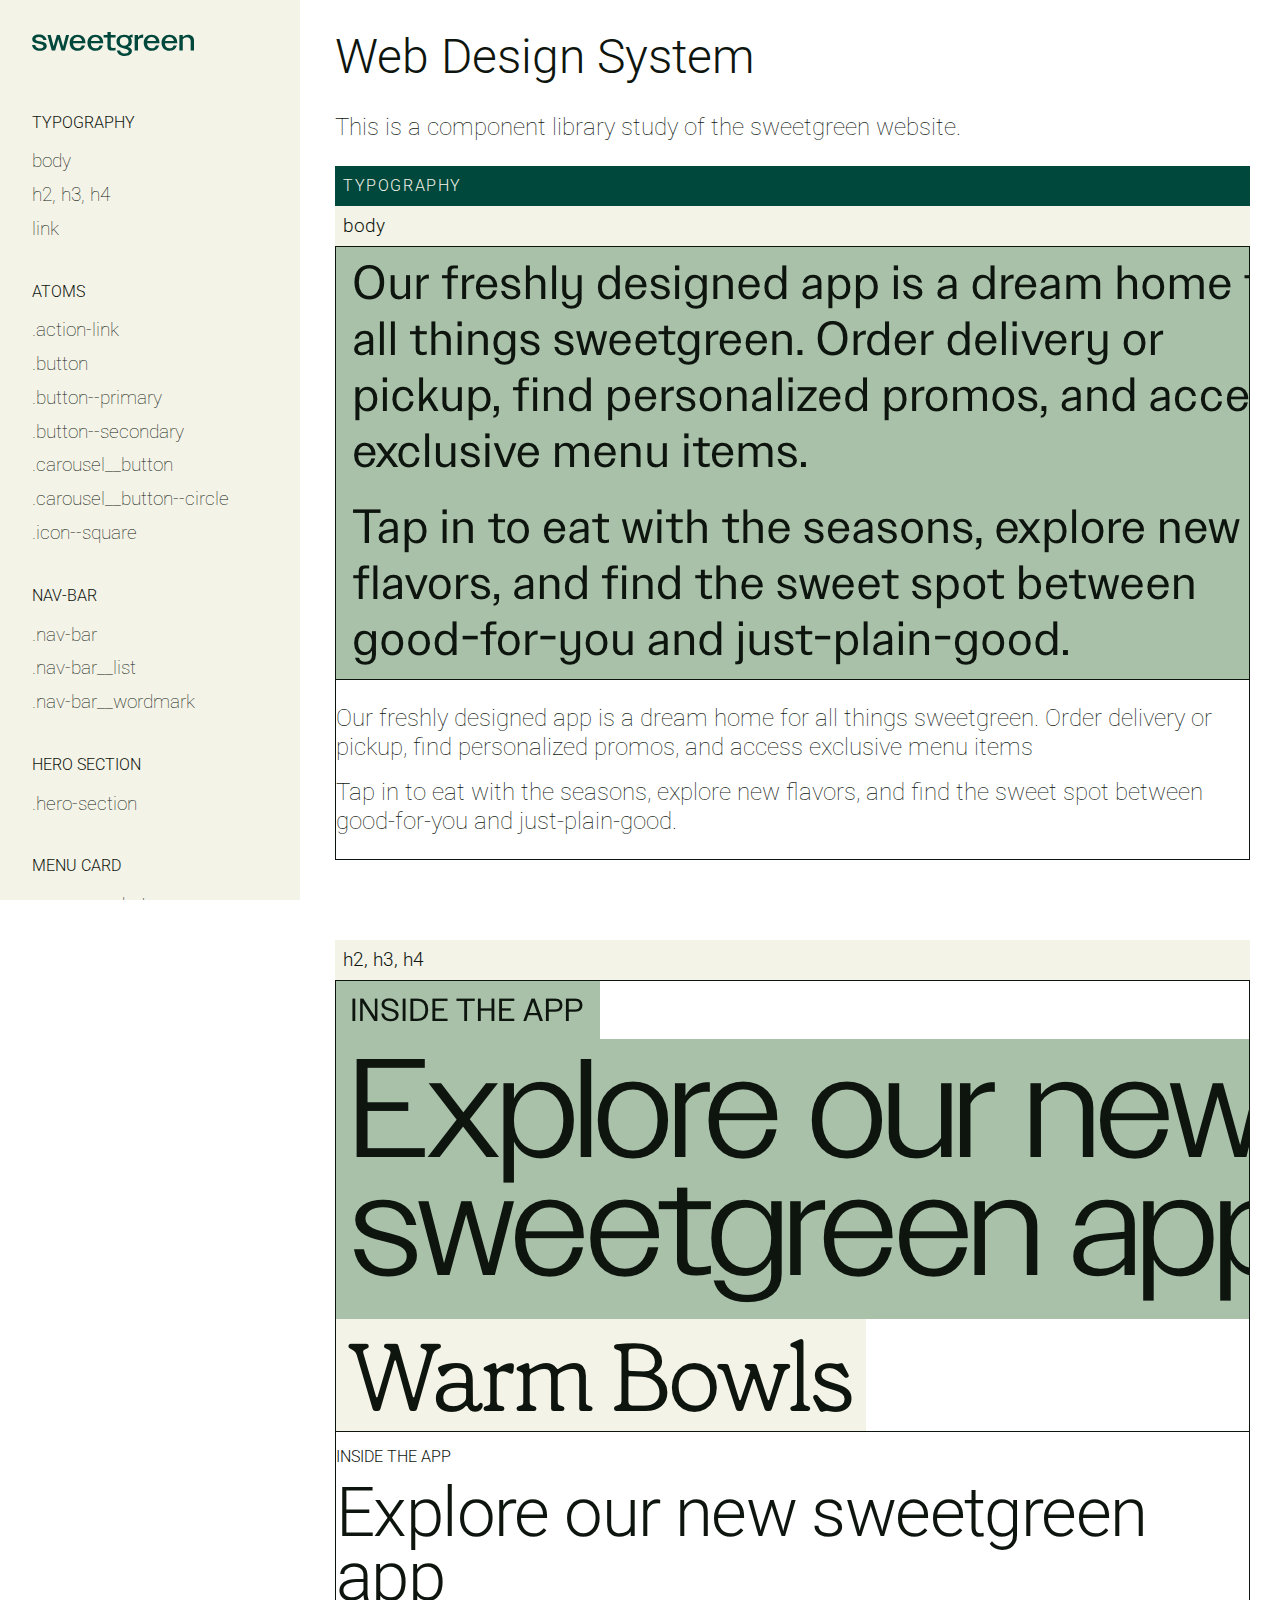
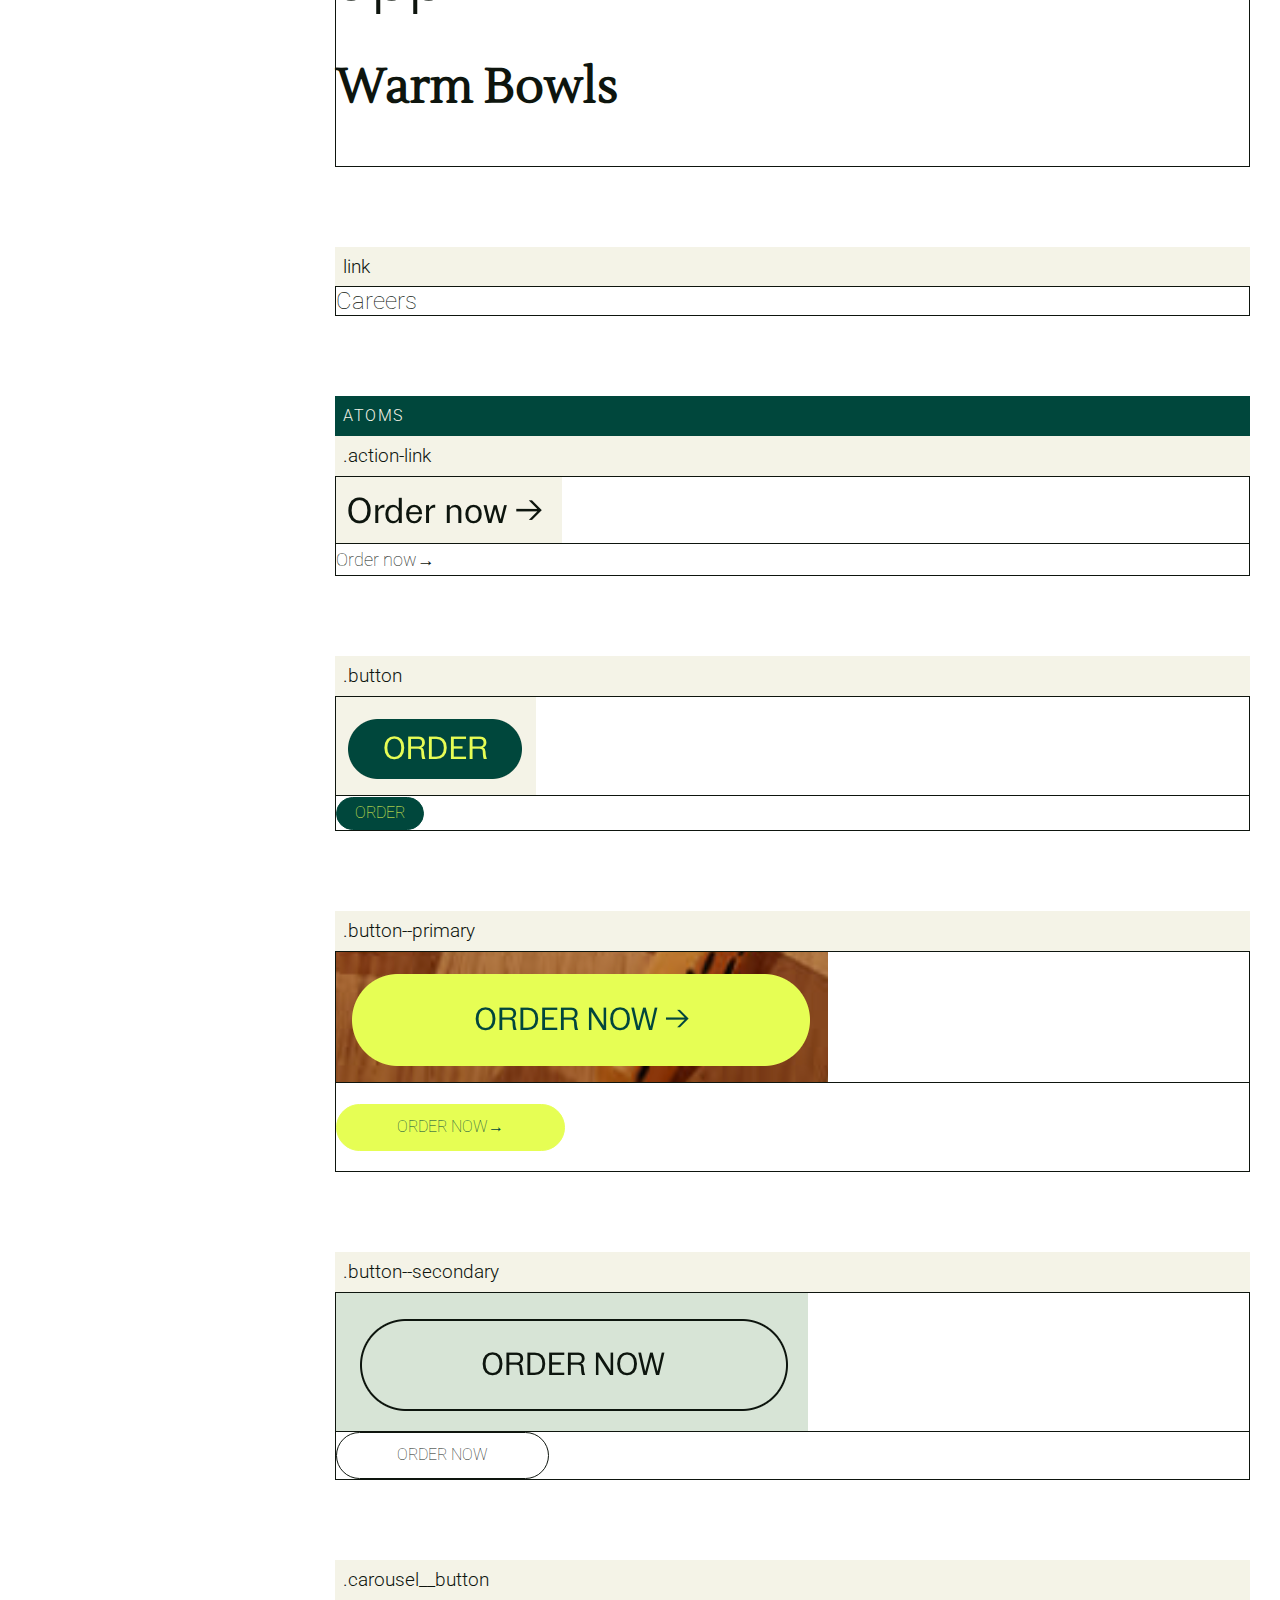
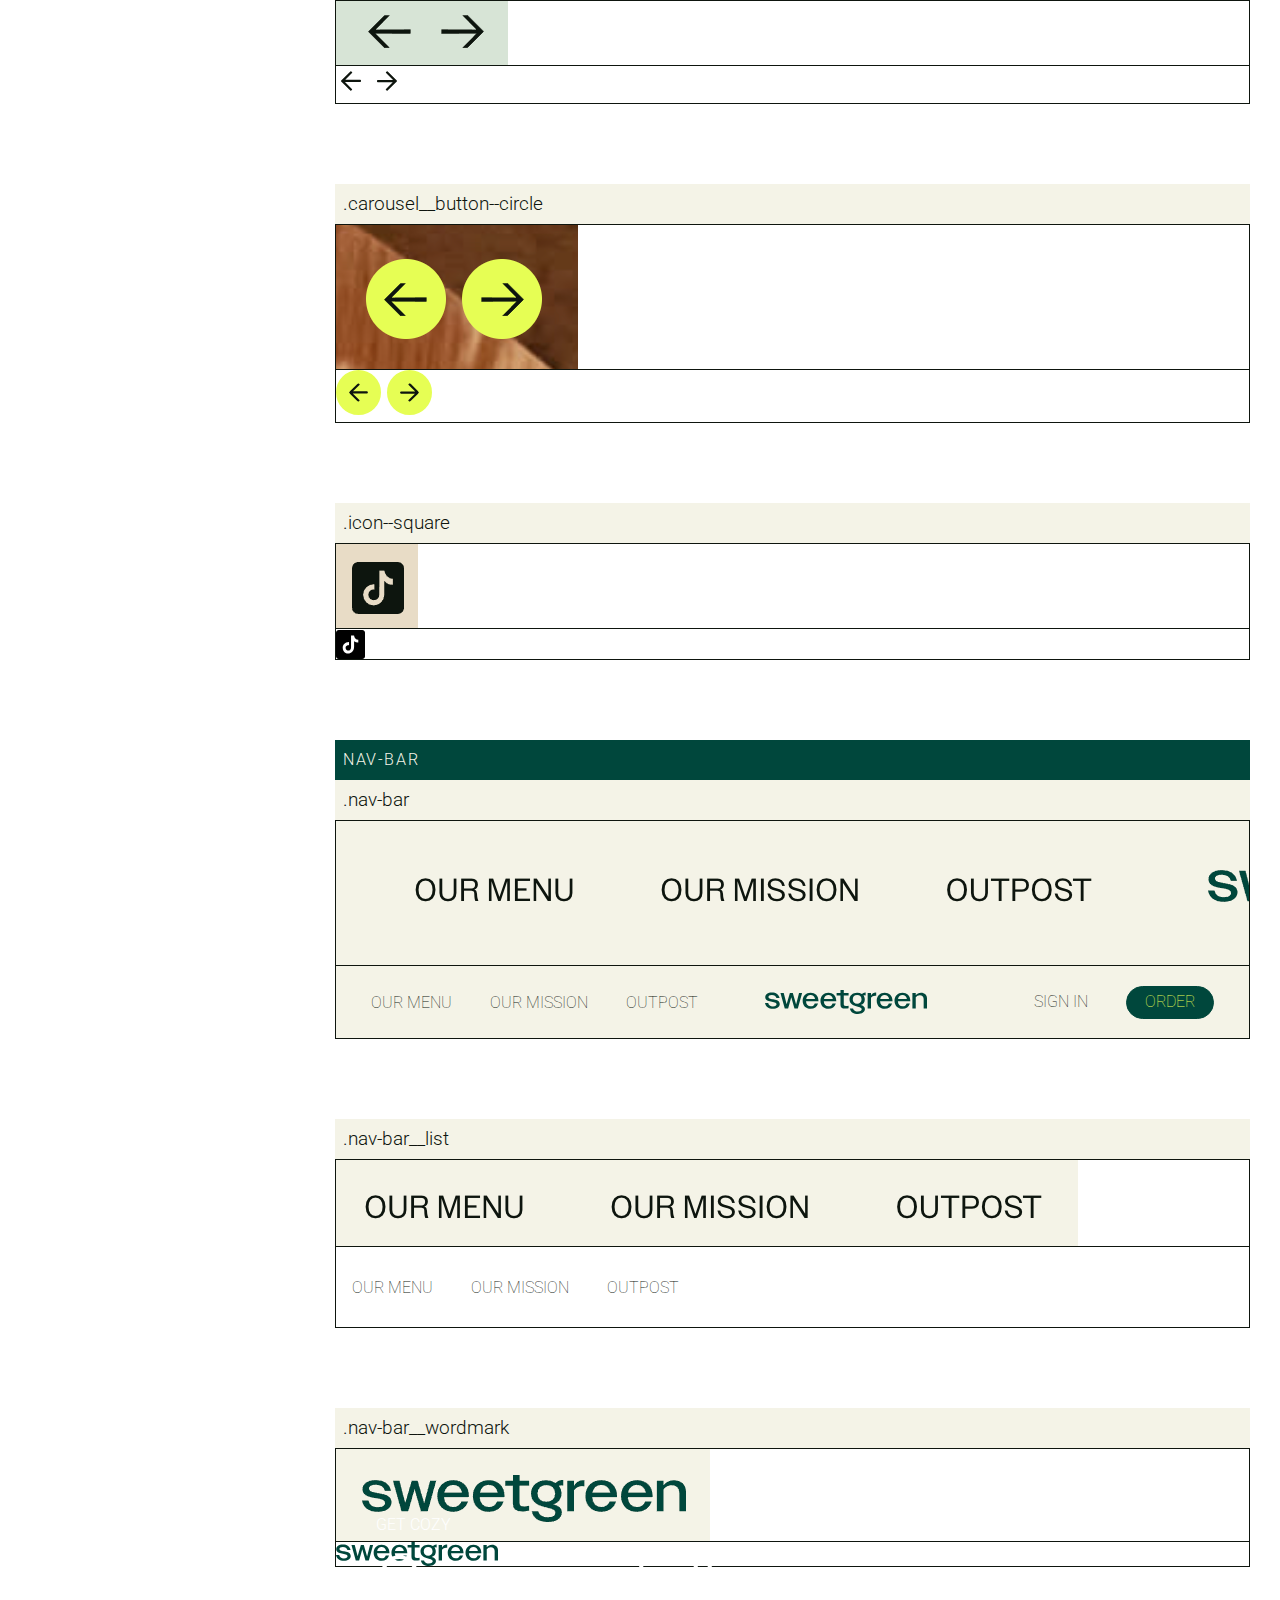
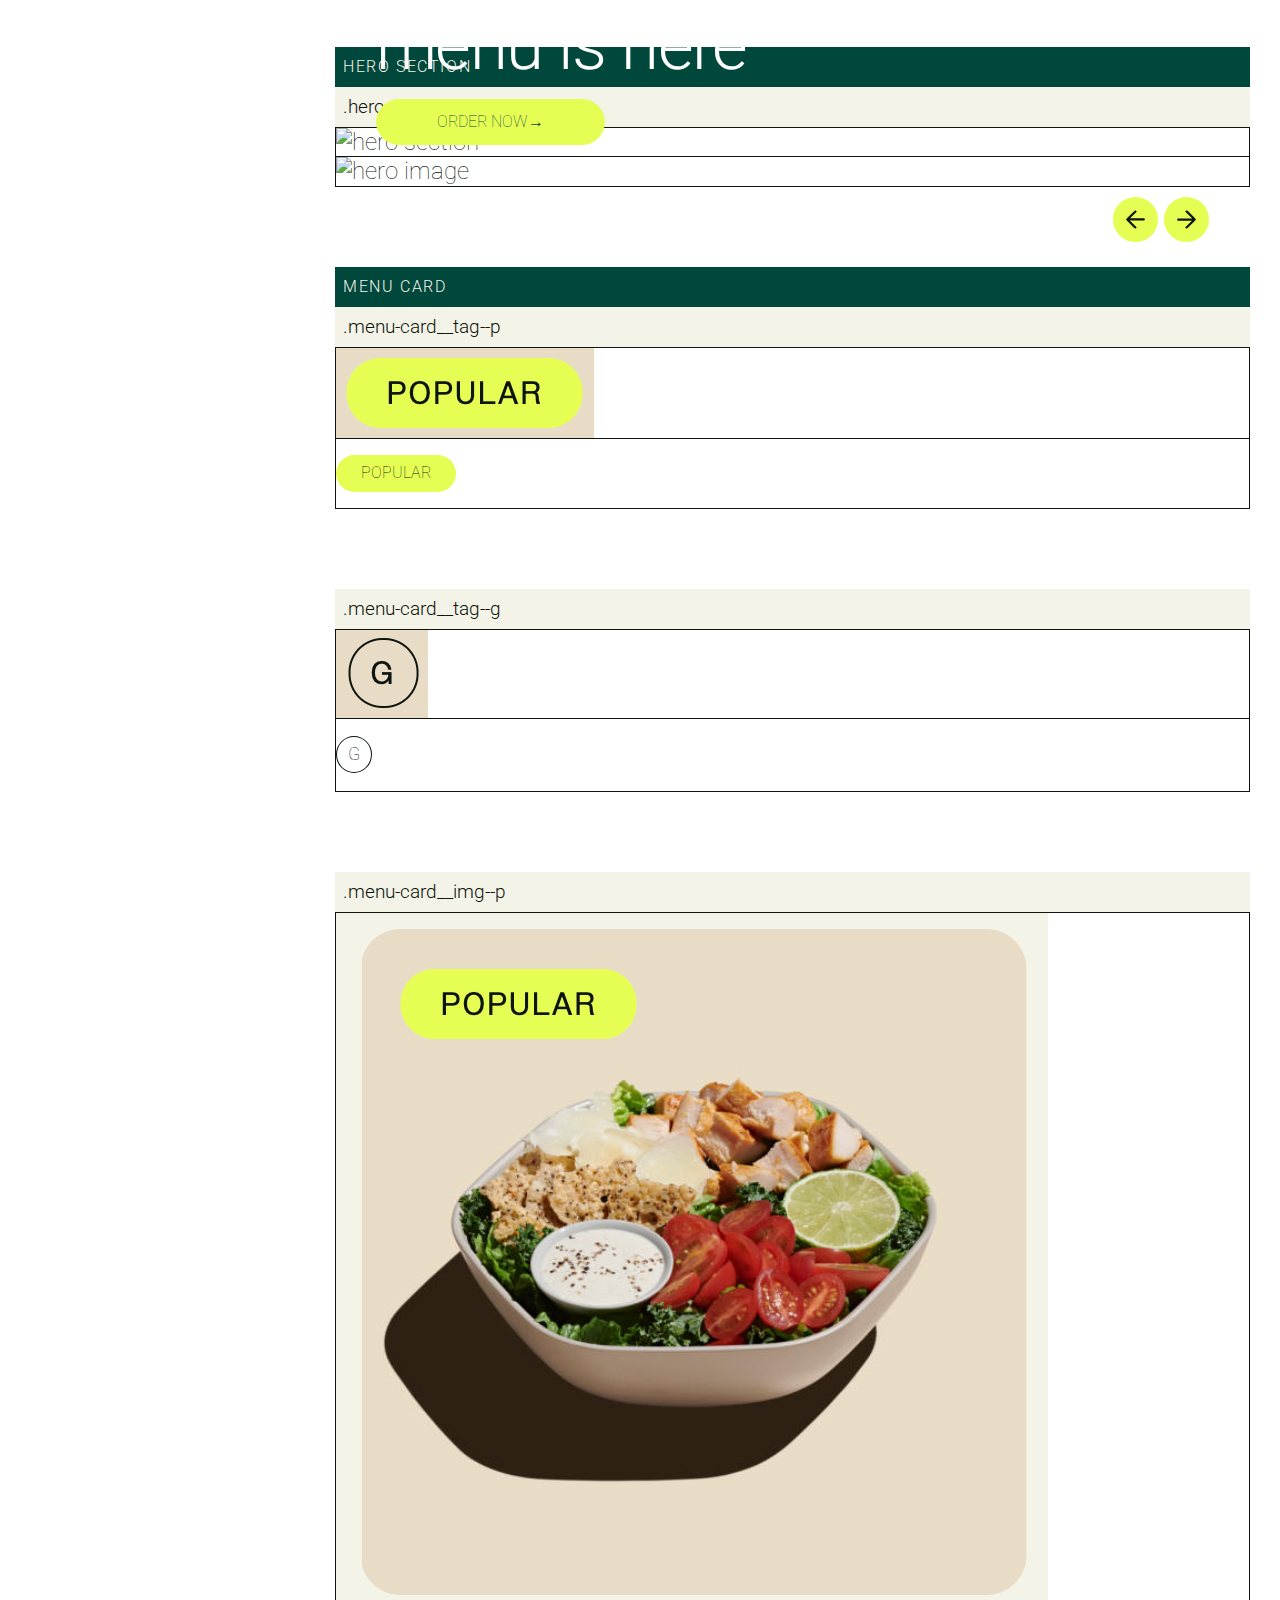
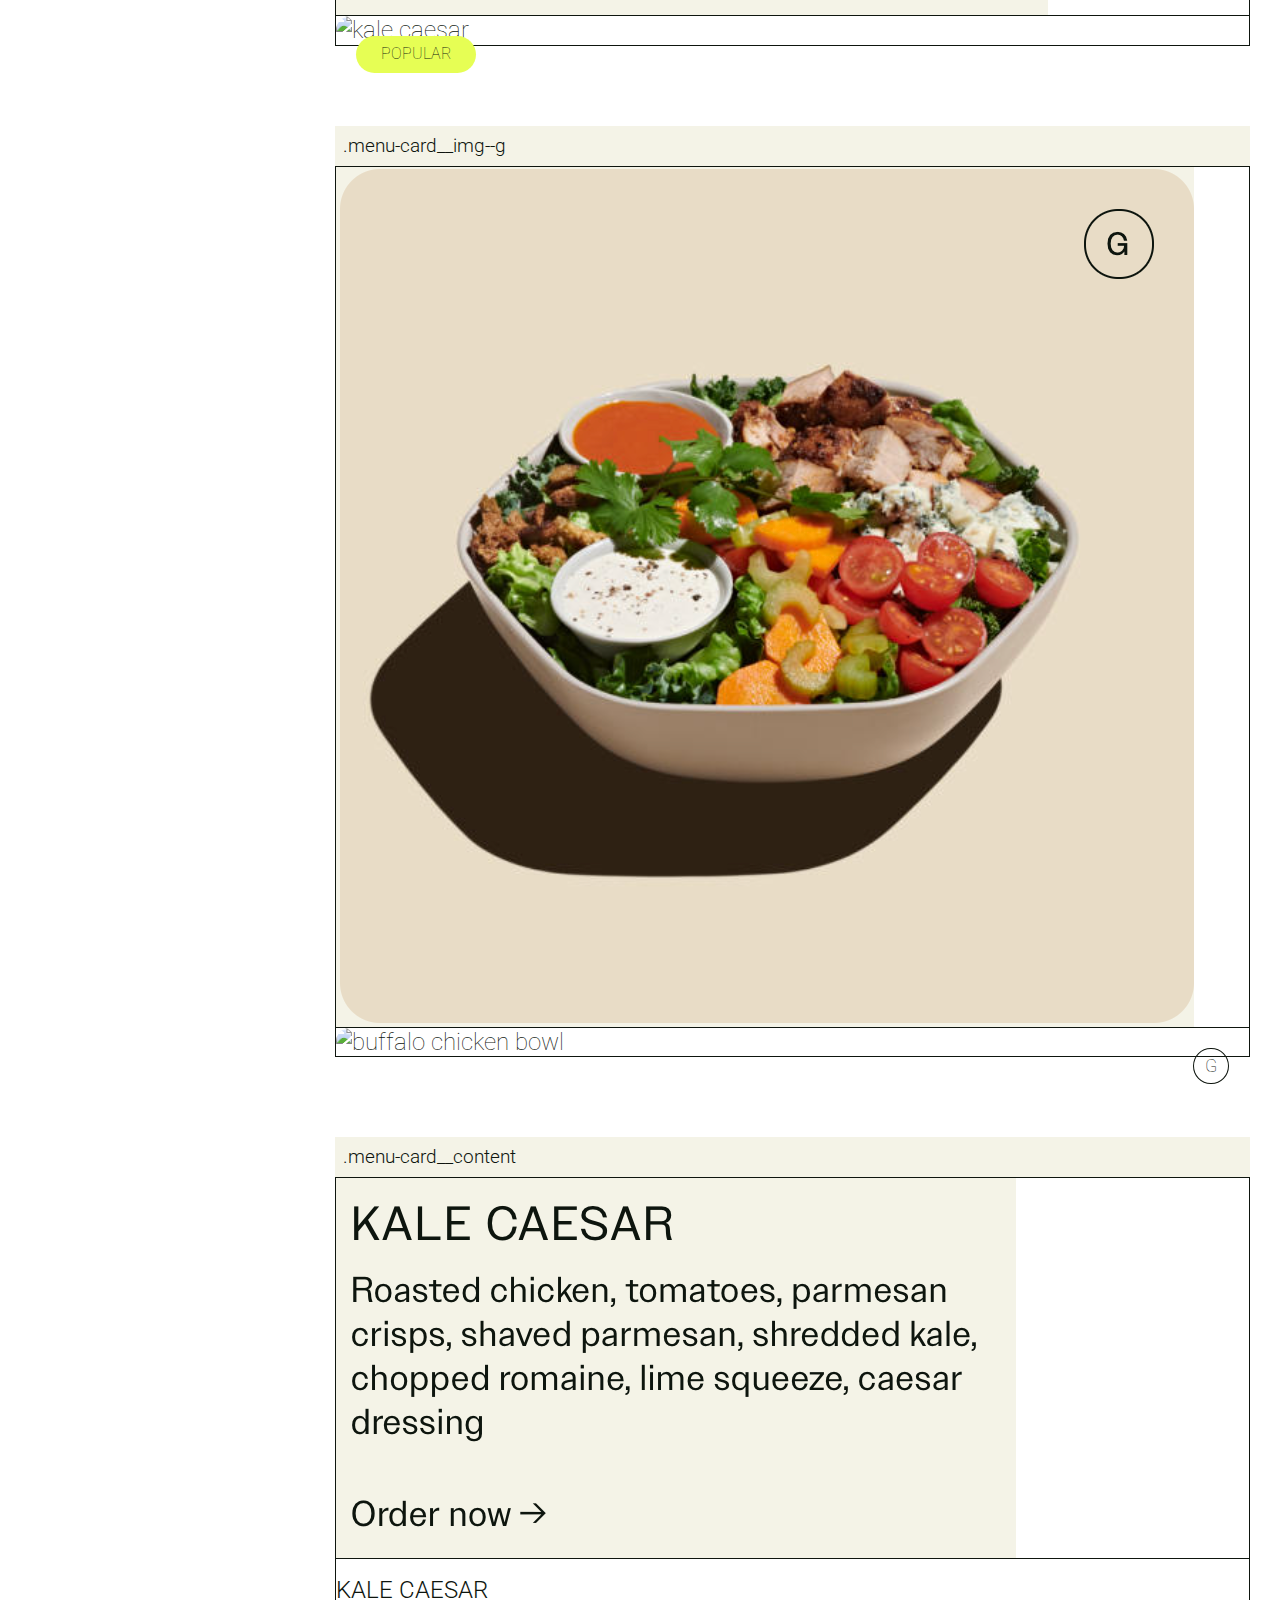
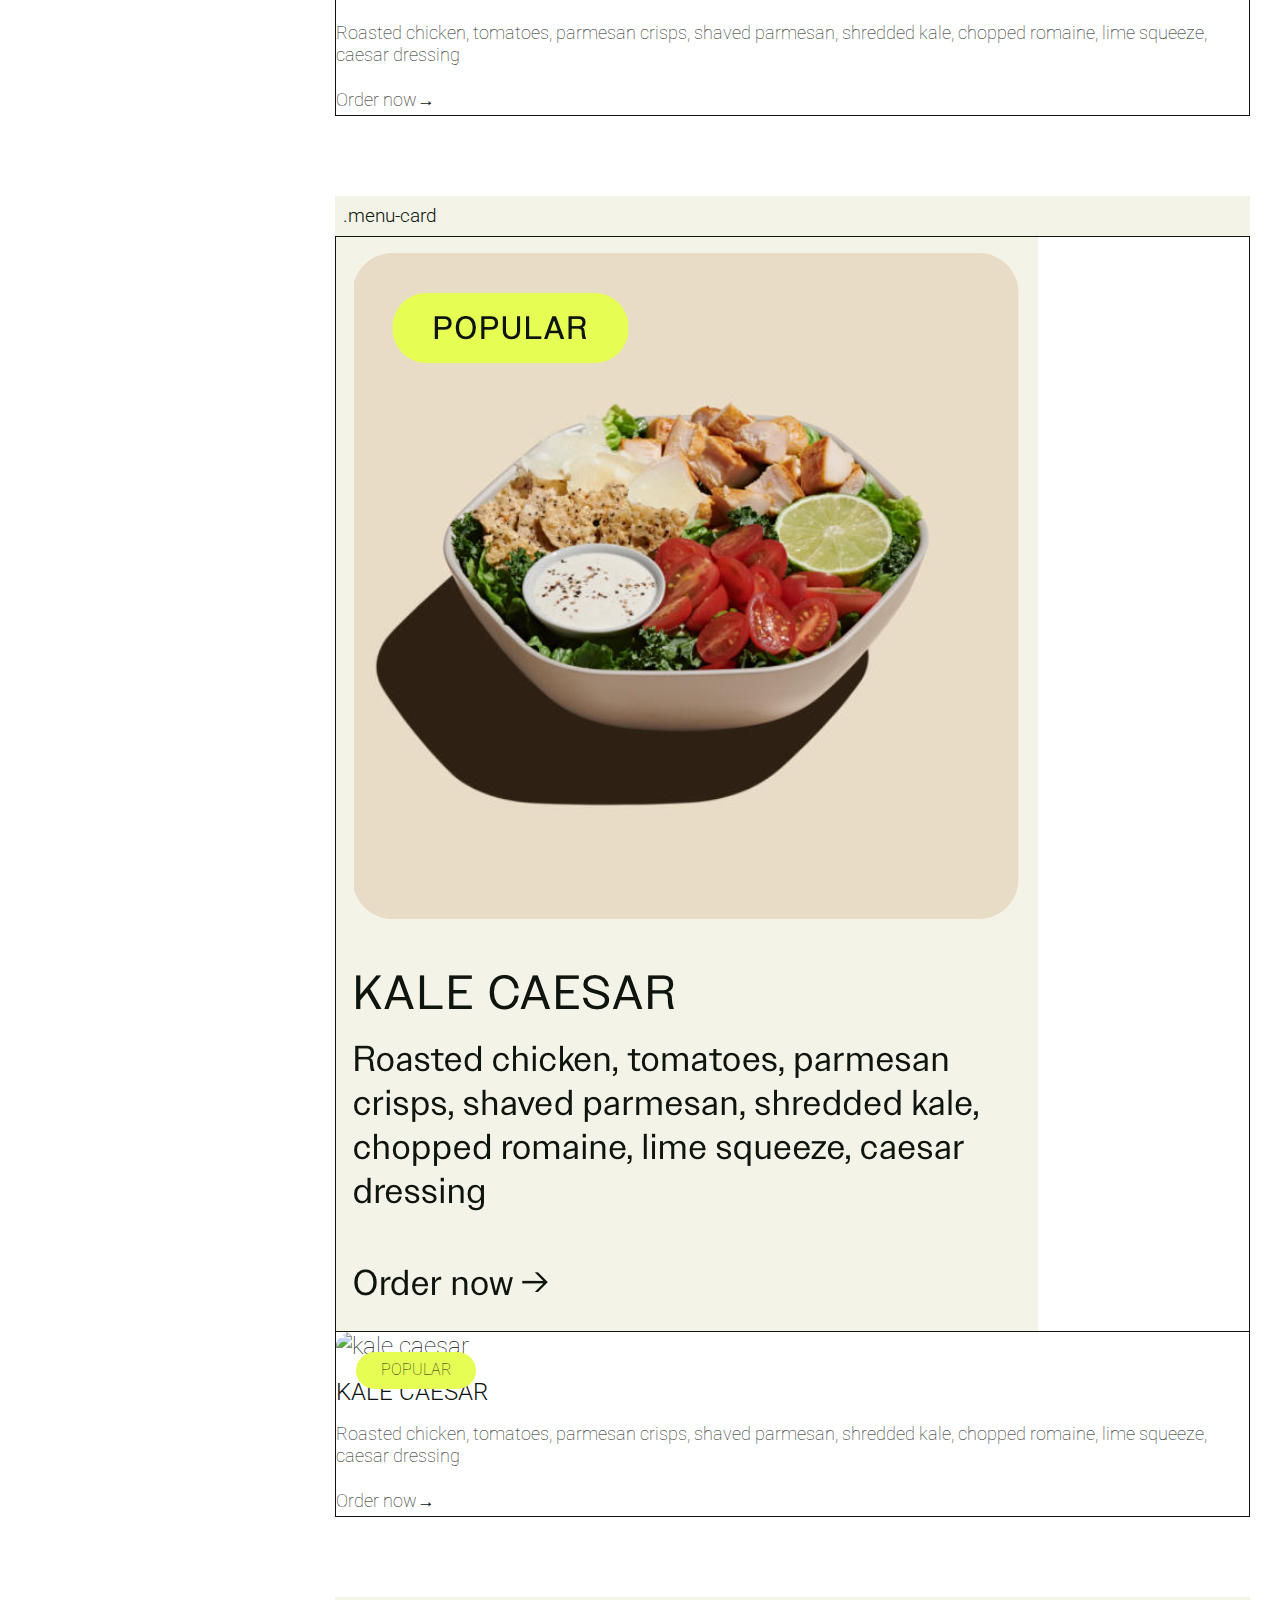
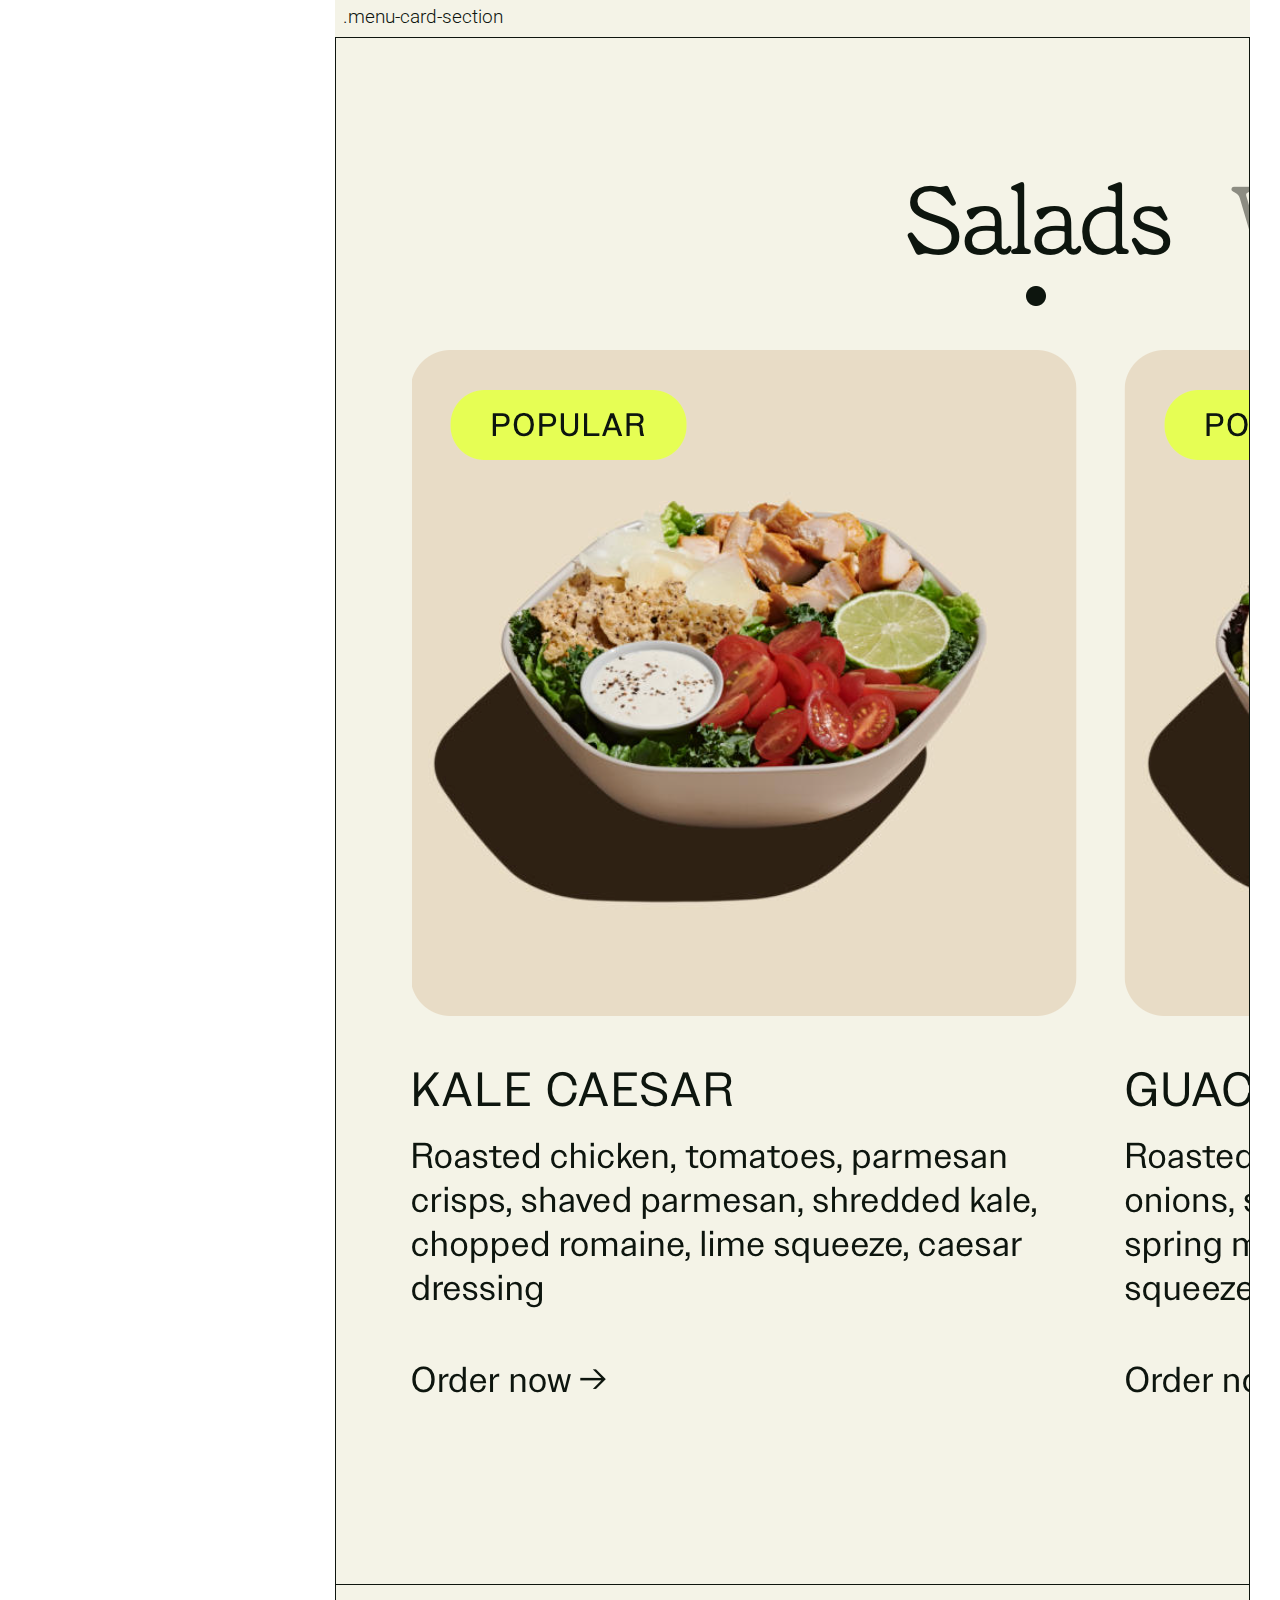
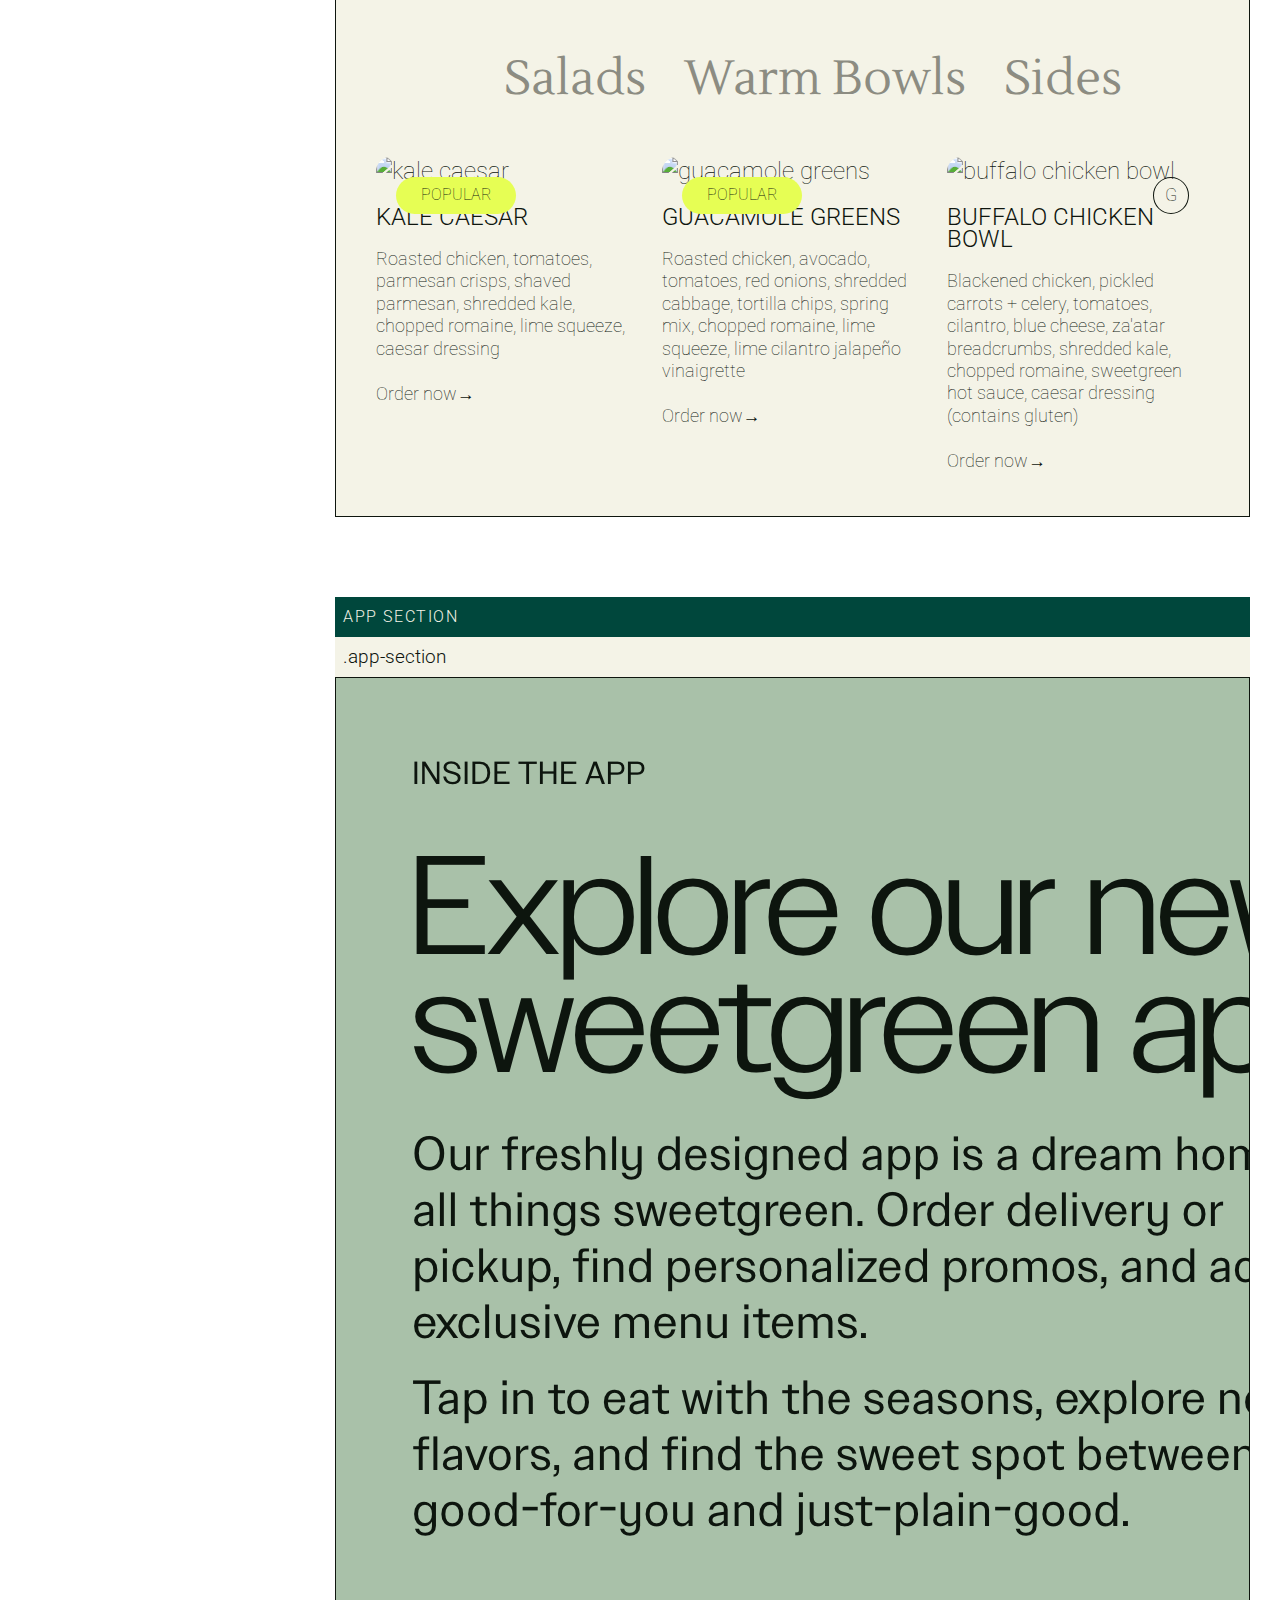
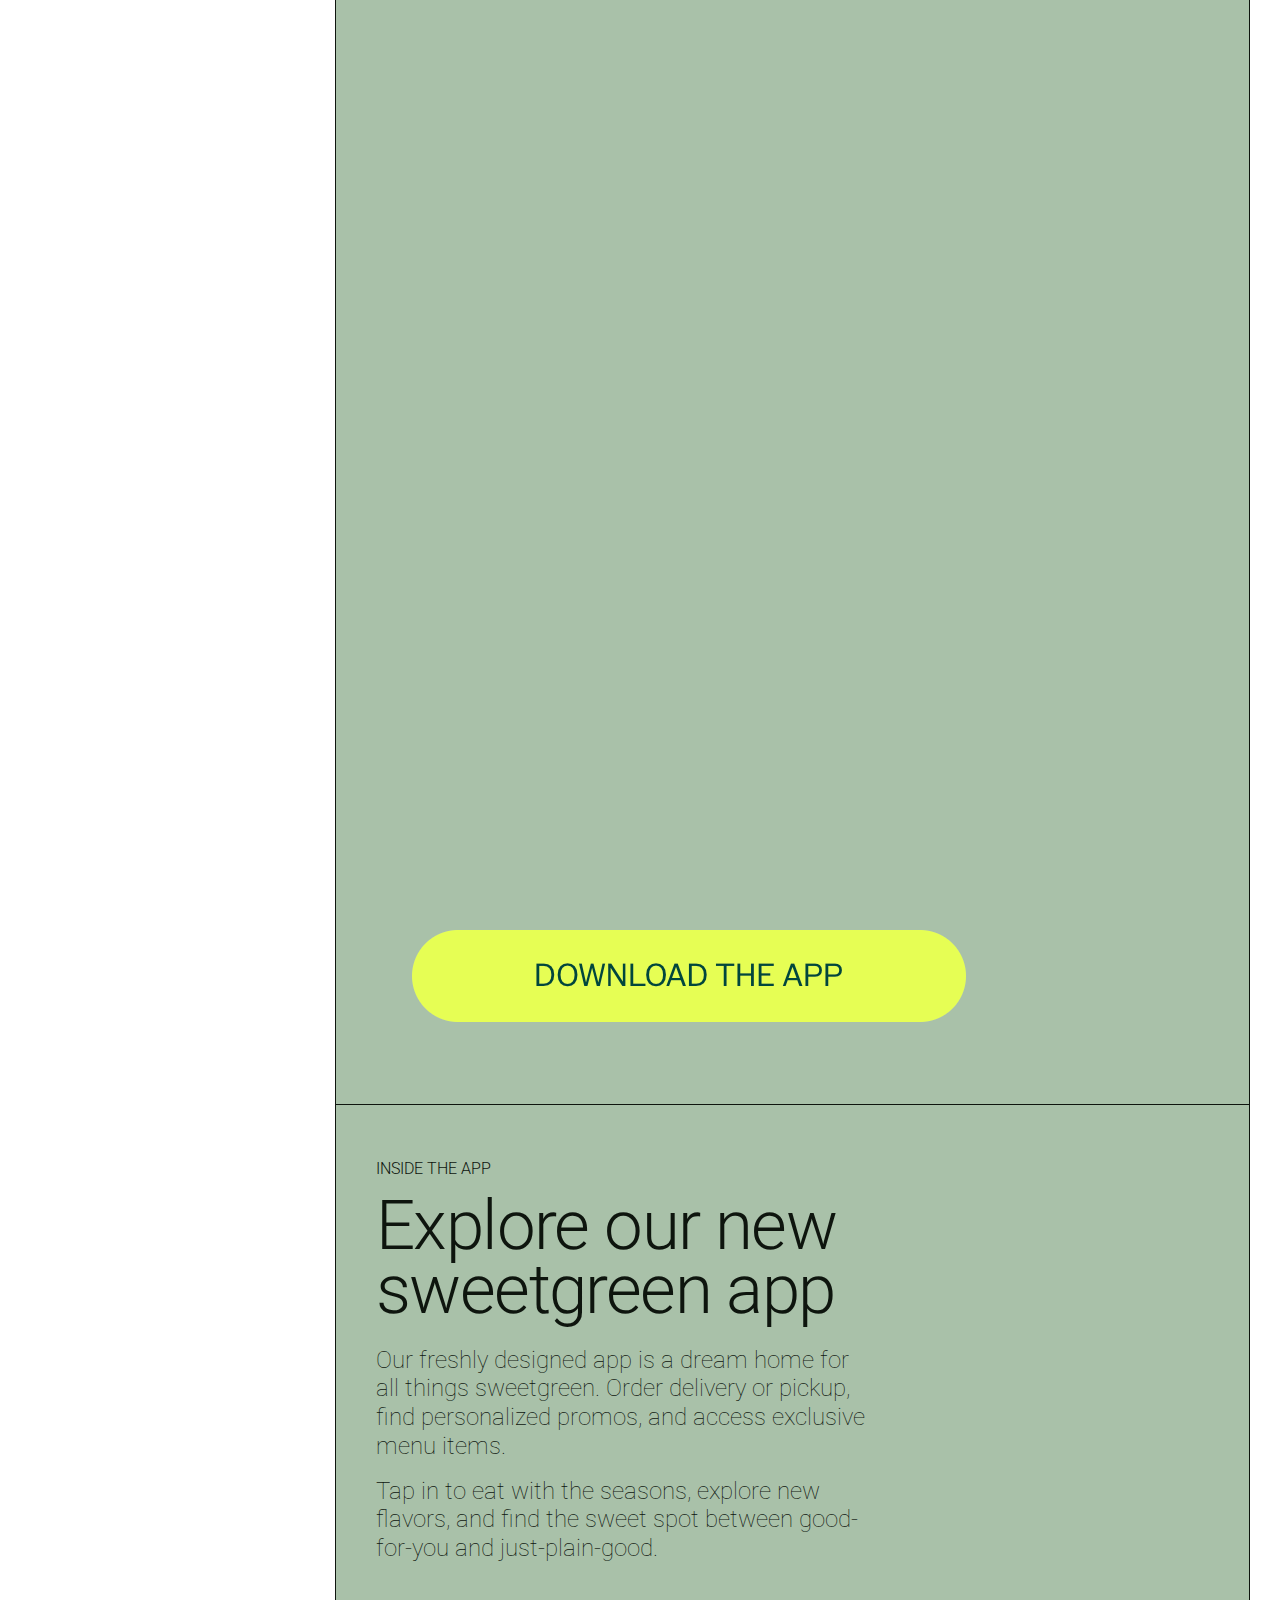
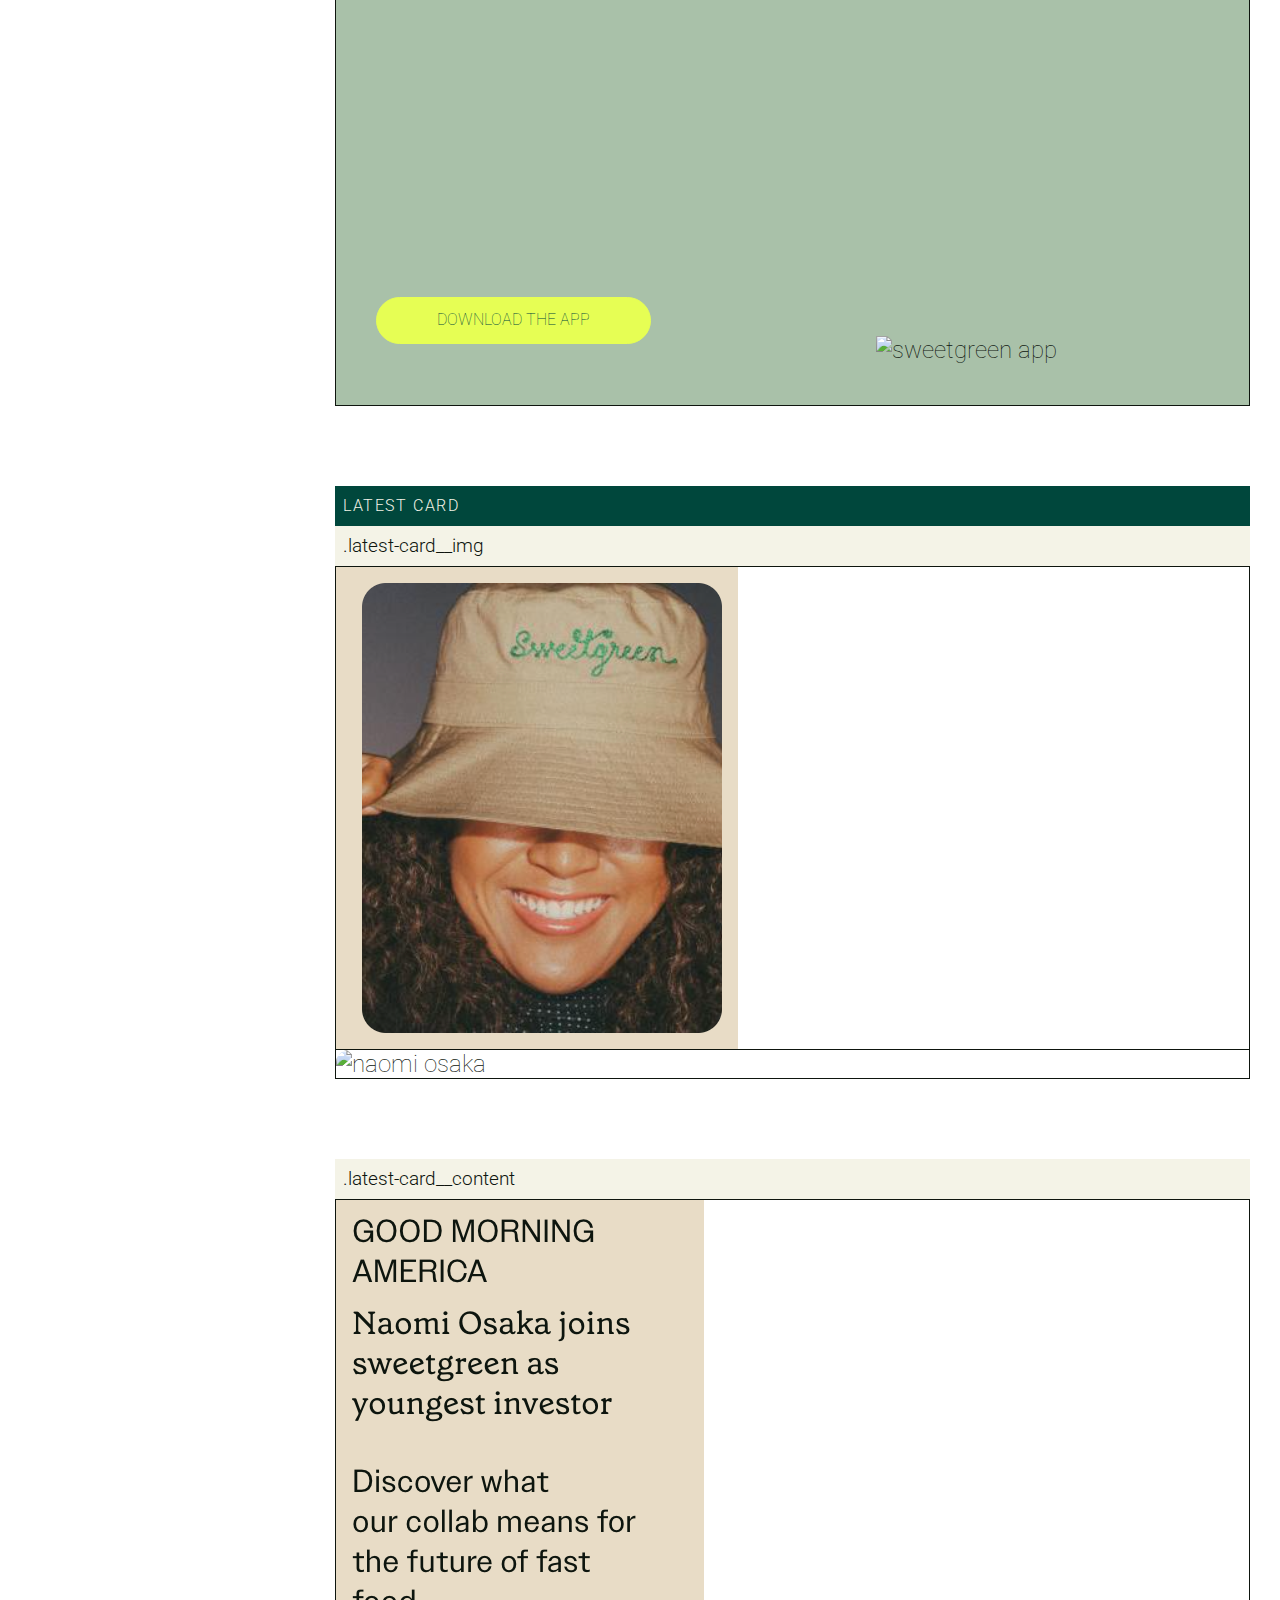
==== commit f1b59f0f: "Fixed spacing in components index" ====
--- a/components/index.html
+++ b/components/index.html
@@ -128,7 +128,6 @@
           </ul>
         </nav>
       </section>
-      
     </header>
   <!-- main content --> 
     <main class="container component__main">
@@ -146,12 +145,8 @@
             <img srcset="img/app__desc.png 2x" src="img/app__desc.png" alt="body copy">
           </div>
           <div class="component__code">
-            <p>
-              Our freshly designed app is a dream home for all things sweetgreen. Order delivery or pickup, find personalized promos, and access exclusive menu items
-            </p>
-            <p>
-              Tap in to eat with the seasons, explore new flavors, and find the sweet spot between good-for-you and just-plain-good.
-            </p>
+            <p class="first-p">Our freshly designed app is a dream home for all things sweetgreen. Order delivery or pickup, find personalized promos, and access exclusive menu items</p>
+            <p class="second-p">Tap in to eat with the seasons, explore new flavors, and find the sweet spot between good-for-you and just-plain-good.</p>
           </div>
         </article>
 
@@ -186,7 +181,7 @@
             <img srcset="img/menu-card__link.png 2x" src="img/menu-card__link.png" alt="menu card link">
           </div>
           <div class="component__code">
-            <a class="action-link" href="#!"> Order now <span class="transform-arrow">&#8594;</span></a>
+            <a class="action-link" href="#!">Order now<span class="transform-arrow">&#8594;</span></a>
           </div>
         </article>
         
@@ -206,7 +201,7 @@
             <img srcset="img/hero__button.png 2x" src="img/hero__button.png" alt="hero button"> 
           </div>
           <div class="component__code">
-            <a href="#!" class="button button--primary">Order Now <span class="transform-arrow">&#8594;</span></a>
+            <a href="#!" class="button button--primary">Order Now<span class="transform-arrow">&#8594;</span></a>
           </div>
         </article>
 
@@ -324,7 +319,7 @@
               <div class="hero__content">
                 <h2>GET COZY</h2>
                 <h3>Our new fall menu is here</h3>
-                <a href="#!" class="button button--primary">Order Now <span class="transform-arrow">&#8594;</span></a>
+                <a href="#!" class="button button--primary">Order Now<span class="transform-arrow">&#8594;</span></a>
               </div>
               <div class="hero__carousel--buttons">
                 <a href="#!"><img srcset="img/left-arrow.svg" class="button carousel__button--circle" src="img/left-arrow.svg" alt="left arrow"></a>
@@ -336,7 +331,6 @@
       </section> 
   <!-- menu -->
       <section id="menu-card" class="page-section">
-
         <h2 class="component__heading">menu card</h2>
 
         <article class="component">
@@ -396,7 +390,7 @@
             <div>
               <h2 class="menu-card__heading">Kale Caesar</h2>
               <p class="menu-card__desc">Roasted chicken, tomatoes, parmesan crisps, shaved parmesan, shredded kale, chopped romaine, lime squeeze, caesar dressing</p>
-              <a class="menu-card__link" href="#!">Order now <span class="transform-arrow">&#8594;</span></a>
+              <a class="menu-card__link" href="#!">Order now<span class="transform-arrow">&#8594;</span></a>
             </div>
           </div>
         </article>
@@ -411,7 +405,7 @@
               <img class="menu-card__img" src="https://images.ctfassets.net/eum7w7yri3zr/5418ra5b4TcMHRxOIobxUx/f2856061ea0d30caf9df0eb42136428c/Product_Carousel-Kale_Caesar.jpg?w=600&q=75" alt="kale caesar">
               <h2 class="menu-card__heading">Kale Caesar</h2>
               <p class="menu-card__desc">Roasted chicken, tomatoes, parmesan crisps, shaved parmesan, shredded kale, chopped romaine, lime squeeze, caesar dressing</p>
-              <a class="menu-card__link" href="#!">Order now <span class="transform-arrow">&#8594;</span></a>
+              <a class="menu-card__link" href="#!">Order now<span class="transform-arrow">&#8594;</span></a>
             </div>
           </div>
         </article>
@@ -436,24 +430,23 @@
                 <img class="menu-card__img" src="https://images.ctfassets.net/eum7w7yri3zr/5418ra5b4TcMHRxOIobxUx/f2856061ea0d30caf9df0eb42136428c/Product_Carousel-Kale_Caesar.jpg?w=600&q=75" alt="kale caesar">
                 <h2 class="menu-card__heading">Kale Caesar</h2>
                 <p class="menu-card__desc">Roasted chicken, tomatoes, parmesan crisps, shaved parmesan, shredded kale, chopped romaine, lime squeeze, caesar dressing</p>
-                <a class="menu-card__link" href="#!">Order now <span class="transform-arrow">&#8594;</span></a>
+                <a class="menu-card__link" href="#!">Order now<span class="transform-arrow">&#8594;</span></a>
               </div>
               <div class="menu-card__container-p">
                 <img class="menu-card__img" src="https://images.ctfassets.net/eum7w7yri3zr/3Z3fW9JhznhFDphzlHNmRx/85e7f5e3a7e92d63e5fec70e0336b899/Product_Carousel-Guacamole_Greens.jpg?w=600&q=75" alt="guacamole greens">
                 <h2 class="menu-card__heading">Guacamole Greens</h2>
                 <p class="menu-card__desc">Roasted chicken, avocado, tomatoes, red onions, shredded cabbage, tortilla chips, spring mix, chopped romaine, lime squeeze, lime cilantro jalapeño vinaigrette</p>
-                <a class="menu-card__link" href="#!">Order now <span class="transform-arrow">&#8594;</span></a>
+                <a class="menu-card__link" href="#!">Order now<span class="transform-arrow">&#8594;</span></a>
               </div>
               <div class="menu-card__container-g">
                 <img class="menu-card__img" src="https://images.ctfassets.net/eum7w7yri3zr/d5b3PRm5FskiI0zYIM8Nj/6ac1736ca482f50a46cd073b65c4c759/Product_Carousel-Buffalo_Chicken_Bowls.jpg?w=600&q=75" alt="buffalo chicken bowl">
                 <h2 class="menu-card__heading">Buffalo Chicken Bowl</h2>
                 <p class="menu-card__desc">Blackened chicken, pickled carrots + celery, tomatoes, cilantro, blue cheese, za'atar breadcrumbs, shredded kale, chopped romaine, sweetgreen hot sauce, caesar dressing (contains gluten)</p>
-                <a class="menu-card__link" href="#!">Order now <span class="transform-arrow">&#8594;</span></a>
-              </div>
-            </div>
-          </div>
-        </article>
-
+                <a class="menu-card__link" href="#!">Order now<span class="transform-arrow">&#8594;</span></a>
+              </div>
+            </div>
+          </div>
+        </article>
       </section>
   <!-- app -->
       <section id="app-section" class="page-section">
@@ -469,13 +462,10 @@
               <div class="app-section__content">
                 <h2>Inside the App</h2>
                 <h3>Explore our new sweetgreen app</h3>
-                <p class="first-p">
-                  Our freshly designed app is a dream home for all things sweetgreen. Order delivery or pickup, find personalized promos, and access exclusive menu items.</p>
-                <p class="second-p">
-                  Tap in to eat with the seasons, explore new flavors, and find the sweet spot between good-for-you and just-plain-good.</p>
+                <p class="first-p">Our freshly designed app is a dream home for all things sweetgreen. Order delivery or pickup, find personalized promos, and access exclusive menu items.</p>
+                <p class="second-p">Tap in to eat with the seasons, explore new flavors, and find the sweet spot between good-for-you and just-plain-good.</p>
                 <a id="app-section__button" href="#!" class="button button--primary">Download the App</a>
               </div>
-              
               <div class="app-section__img">
                 <img src="https://images.ctfassets.net/eum7w7yri3zr/1gVMoBGHoPIo2WNOFhYMYg/9304e13ca32b051638f26ccb65358782/Download_App-1x.png?w=1200&q=75" alt="sweetgreen app">
               </div>
@@ -509,7 +499,7 @@
               <h2 class="latest-card__heading">Good Morning America</h2>
               <h4 class="latest-card__subheading">Naomi Osaka joins sweetgreen as youngest investor</h4>
               <p class="latest-card__desc">Discover what our collab means for the future of fast food...</p>
-              <a class="latest-card__link" href="#!">Read more <span>&#8594;</span></a>
+              <a class="latest-card__link" href="#!">Read more<span>&#8594;</span></a>
             </div>
           </div>
         </article>
@@ -525,7 +515,7 @@
                 <h2 class="latest-card__heading">Good Morning America</h2>
                 <h4 class="latest-card__subheading">Naomi Osaka joins sweetgreen as youngest investor</h4>
                 <p class="latest-card__desc">Discover what our collab means for the future of fast food...</p>
-                <a class="latest-card__link" href="#!">Read more <span>&#8594;</span></a>
+                <a class="latest-card__link" href="#!">Read more<span>&#8594;</span></a>
               </div>
               <img class="latest-card__img" src="https://images.ctfassets.net/eum7w7yri3zr/5OpJOQ3GY07jP9xxGih9Uy/87a2b0e565342cf90857236957938f3c/in-the-news-01-V3.png?fm=jpg&fl=progressive&fit=crop&f=faces&w=360&h=360&q=75" alt="naomi osaka">
             </article>
@@ -541,7 +531,7 @@
             <div class="latest-section__container">
               <div class="latest-section-header">
                 <h2 class="latest-header">The Latest</h2>
-                <a id="latest-header-link" class="action-link" href="#!">Read More<span class="transform-arrow">&#8594;</span></a>
+                <a id="latest-header-link" class="action-link" href="#!">Read More <span class="transform-arrow">&#8594;</span></a>
               </div>
               <div class="latest-section-cards">
                 <article class="latest-card__container">
@@ -549,7 +539,7 @@
                     <h2 class="latest-card__heading">Good Morning America</h2>
                     <h4 class="latest-card__subheading">Naomi Osaka joins sweetgreen as youngest investor</h4>
                     <p class="latest-card__desc">Discover what our collab means for the future of fast food...</p>
-                    <a class="latest-card__link" href="#!">Read more <span>&#8594;</span></a>
+                    <a class="latest-card__link" href="#!">Read more<span>&#8594;</span></a>
                   </div>
                   <img class="latest-card__img" src="https://images.ctfassets.net/eum7w7yri3zr/5OpJOQ3GY07jP9xxGih9Uy/87a2b0e565342cf90857236957938f3c/in-the-news-01-V3.png?fm=jpg&fl=progressive&fit=crop&f=faces&w=360&h=360&q=75" alt="naomi osaka">
                 </article>
@@ -558,7 +548,7 @@
                     <h2 class="latest-card__heading">New York Times</h2>
                     <h4 class="latest-card__subheading">In a burger world, can sweetgreen scale up?</h4>
                     <p class="latest-card__desc">Learn how we're using tech to innovate fast-casual dining...</p>
-                    <a class="latest-card__link" href="#!">Read more <span>&#8594;</span></a>
+                    <a class="latest-card__link" href="#!">Read more<span>&#8594;</span></a>
                   </div>
                   <img class="latest-card__img" src="https://images.ctfassets.net/eum7w7yri3zr/15tg2tG39ogDWlWrHNwoFV/5c36cfa99bd970cee2b3e5734747ff55/in-the-news-02.png?fm=jpg&fl=progressive&fit=crop&f=faces&w=360&h=360&q=75" alt="founders in a salad">
                 </article>
@@ -567,7 +557,7 @@
                     <h2 class="latest-card__heading">NPR How I Built This</h2>
                     <h4 class="latest-card__subheading">sweetgreen: Nicolas Jammet & Jonathan Neman</h4>
                     <p class="latest-card__desc">Dive into a juicy podcast with our visionary founders...</p>
-                    <a class="latest-card__link" href="#!">Read more <span>&#8594;</span></a>
+                    <a class="latest-card__link" href="#!">Read more<span>&#8594;</span></a>
                   </div>
                   <img class="latest-card__img" src="https://images.ctfassets.net/eum7w7yri3zr/1DeCfXyhsXGMnVbYEZoN0F/a2f182f721c8d036de537d7f15d28ea0/in-the-news-03-V2.png?fm=jpg&fl=progressive&fit=crop&f=faces&w=360&h=360&q=75" alt="sweetgreen restaurant">
                 </article>
@@ -593,19 +583,13 @@
                 <a href="#!"><img srcset="img/right-arrow.svg" class="button carousel__button" src="img/right-arrow.svg" alt="right arrow"></a>
               </div>
             </div>
-
             <div class="exclusives-section-content__container">
               <div class="exclusives-section-content">
                 <h3>Dive into the fan favorites</h3>
-                <p class="first-p">
-                  Ordered often and always a hit, these popular picks are true sweetgreen staples.
-                </p>
-                <p class="second-p">
-                  This collection includes the Harvest Bowl, Kale Caesar, Gaucamole Greens, Chicken Pesto Parm, and Hot Honey chicken plate.
-                </p>
+                <p class="first-p">Ordered often and always a hit, these popular picks are true sweetgreen staples.</p>
+                <p class="second-p">This collection includes the Harvest Bowl, Kale Caesar, Gaucamole Greens, Chicken Pesto Parm, and Hot Honey chicken plate.</p>
                 <a id="exclusives-section__button" href="#!" class="button button--secondary">Order Now</a>
               </div>
-
               <div class="exclusives-section__img">
                 <img src="https://images.ctfassets.net/eum7w7yri3zr/7C0UGrEDsHX16wSBPLRYDH/7a142df84cd81f9ce6f73599d3ad0195/collections-popular.png?w=1200&q=&fm=jpg&fl=progressive" alt="kale caesar in a farm">
               </div>
@@ -629,9 +613,8 @@
                 <p class="lab-p">
                   Head over to TikTok for an exclusive tutorial—how to make our famed cashew dressing.
                 </p>
-                <a class="lab-link" href="#!"><img srcset="img/tiktok-square.svg" class="icon--square" src="img/tiktok-square.svg" alt="tiktok icon">Follow along <span class="transform-arrow">&#8594;</span></a> 
-              </div>
-
+                <a class="lab-link" href="#!"><img srcset="img/tiktok-square.svg" class="icon--square" src="img/tiktok-square.svg" alt="tiktok icon">Follow along<span class="transform-arrow">&#8594;</span></a> 
+              </div>
               <div class="lab-section__video">
                 <video autoplay loop muted>
                   <source src="https://videos.ctfassets.net/eum7w7yri3zr/tqIHrYka4VTGHFGLxYAvw/77e467dc040d075950bc9cc65d0719d1/Spicy_Cashew_Recipe.mov">
@@ -866,7 +849,6 @@
           </div>
         </article>
       </section>
-  
     </main>
   </body>
 </html>